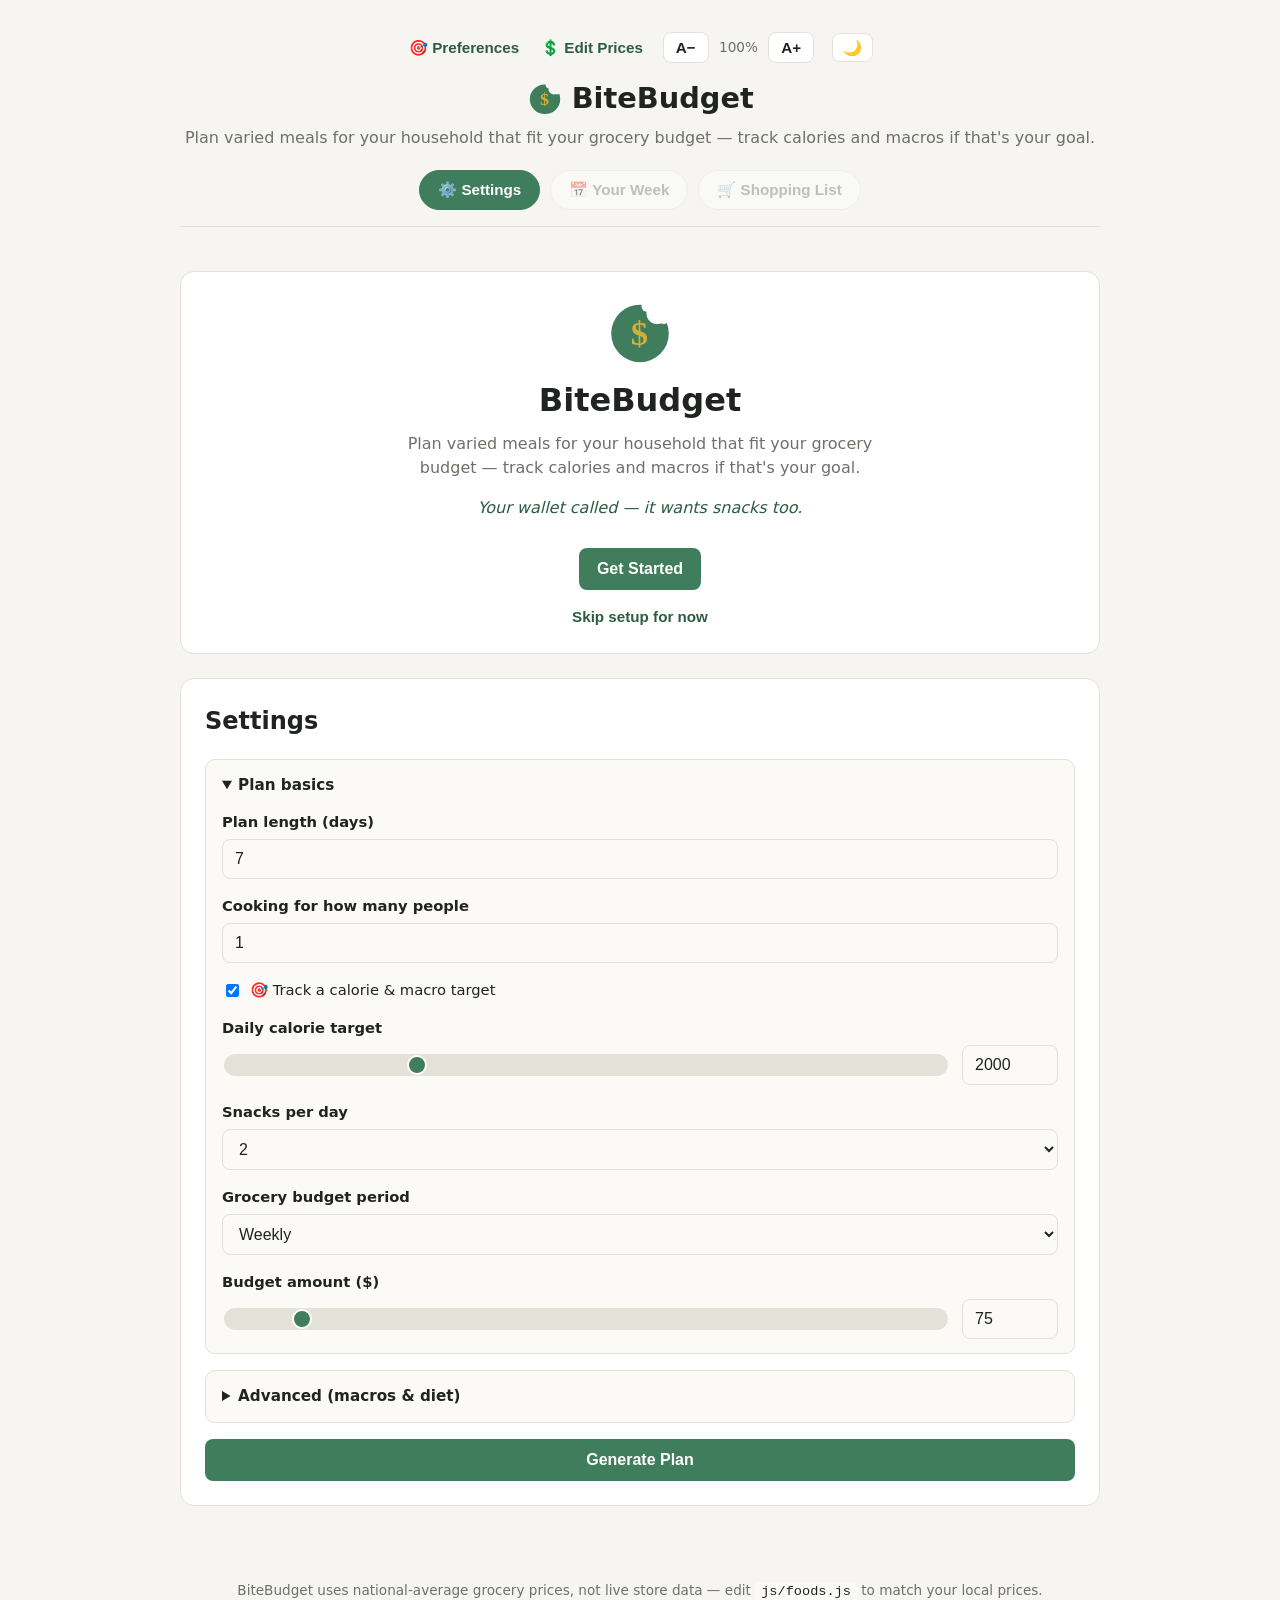
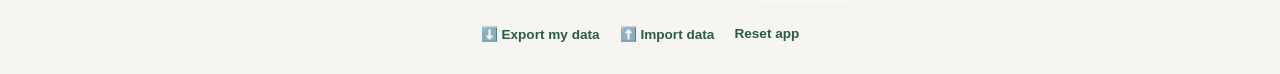
==== index.html @ 63d48b40 "Allow meal-prepping snacks, and show cooking steps on-screen Meal prep only ever covered breakfast/l" ====
<!DOCTYPE html>
<html lang="en">
<head>
<meta charset="UTF-8">
<meta name="viewport" content="width=device-width, initial-scale=1.0">
<title>BiteBudget</title>
<meta name="description" content="Plan varied meals for your household that fit your grocery budget — track calories and macros if that's your goal.">
<meta name="theme-color" content="#3f7d5c" media="(prefers-color-scheme: light)">
<meta name="theme-color" content="#1e2420" media="(prefers-color-scheme: dark)">
<link rel="manifest" href="manifest.json">
<link rel="icon" href="icons/icon.svg" type="image/svg+xml">
<link rel="icon" href="icons/favicon-32.png" sizes="32x32" type="image/png">
<link rel="apple-touch-icon" href="icons/apple-touch-icon.png">
<meta name="apple-mobile-web-app-capable" content="yes">
<meta name="apple-mobile-web-app-title" content="BiteBudget">
<link rel="stylesheet" href="css/style.css">
</head>
<body>
  <header class="app-header">
    <div class="header-toolbar">
      <button type="button" id="preferencesBtn" class="text-link-btn">🎯 Preferences</button>
      <button type="button" id="pricesBtn" class="text-link-btn">💲 Edit Prices</button>
      <div class="text-size-toggle" role="group" aria-label="Text size">
        <button type="button" id="textSizeDown" aria-label="Decrease text size">A−</button>
        <span id="textSizeLabel" class="text-size-label">100%</span>
        <button type="button" id="textSizeUp" aria-label="Increase text size">A+</button>
      </div>
      <button type="button" id="themeToggle" class="icon-toggle-btn" aria-label="Toggle dark mode">🌙</button>
    </div>
    <h1><img src="icons/icon.svg" alt="" class="logo-mark"> BiteBudget</h1>
    <p>Plan varied meals for your household that fit your grocery budget — track calories and macros if that's your goal.</p>
  </header>

  <div id="progressStrip" class="progress-strip hidden"></div>
  <div id="planNudge" class="plan-nudge hidden" role="status"></div>

  <main>
    <nav id="appNav" class="app-nav hidden" aria-label="App sections">
      <button type="button" class="app-nav-btn" data-section="settings">⚙️ Settings</button>
      <button type="button" class="app-nav-btn" data-section="week" disabled>📅 Your Week</button>
      <button type="button" class="app-nav-btn" data-section="shopping" disabled>🛒 Shopping List</button>
    </nav>

    <section id="welcomeScreen" class="panel welcome-screen">
      <img src="icons/icon.svg" alt="BiteBudget logo" class="welcome-icon">
      <h2 class="welcome-title">BiteBudget</h2>
      <p class="welcome-tagline">Plan varied meals for your household that fit your grocery budget — track calories and macros if that's your goal.</p>
      <p id="welcomeQuote" class="welcome-quote"></p>
      <button type="button" id="getStartedBtn" class="primary-btn welcome-cta">Get Started</button>
      <button type="button" id="welcomeSkip" class="text-link-btn">Skip setup for now</button>
    </section>

    <section id="onboarding" class="panel hidden">
      <h2>🍽️ What do you like to eat?</h2>
      <p class="onboarding-intro">A few quick questions — broad first, then more specific, then your all-time go-to, plus your calorie and budget targets. This only nudges variety toward your taste; it never restricts your plan, and you can change it anytime from "Preferences."</p>

      <div class="wizard-progress" id="wizardProgress">Step 1 of 5</div>

      <div class="wizard-step active" data-step="1">
        <h3>What proteins do you like?</h3>
        <p class="wizard-hint">Tap once to like 👍, tap again to say "not for me" 👎, tap a third time to clear it.</p>
        <div class="bubble-group" id="proteinBubbles">
          <button type="button" class="bubble" data-value="red_meat">🥩 Red meat</button>
          <button type="button" class="bubble" data-value="poultry">🍗 Poultry</button>
          <button type="button" class="bubble" data-value="fish">🐟 Fish &amp; seafood</button>
          <button type="button" class="bubble" data-value="egg">🥚 Eggs</button>
          <button type="button" class="bubble" data-value="plant">🌱 Plant-based</button>
          <button type="button" class="bubble" data-value="dairy">🧀 Dairy</button>
        </div>
      </div>

      <div class="wizard-step" data-step="2">
        <h3>How do you like your meals put together?</h3>
        <p class="wizard-hint">Pick up to 3 styles per meal — tap a style again to rule it out entirely, or leave it at "No preference."</p>

        <div class="wizard-slot">
          <div class="wizard-slot-label" id="styleBreakfastLabel">Breakfast</div>
          <div class="bubble-group" id="styleBreakfast" data-slot="breakfast" role="group" aria-labelledby="styleBreakfastLabel">
            <button type="button" class="bubble" data-value="eggs">🍳 Eggs &amp; savory</button>
            <button type="button" class="bubble" data-value="dairy_bowl">🥣 Yogurt/cottage cheese bowl</button>
            <button type="button" class="bubble" data-value="oats">🌾 Oats</button>
            <button type="button" class="bubble" data-value="smoothie">🥤 Smoothie</button>
            <button type="button" class="bubble" data-value="no_preference">No preference</button>
          </div>
        </div>
        <div class="wizard-slot">
          <div class="wizard-slot-label" id="styleLunchLabel">Lunch</div>
          <div class="bubble-group" id="styleLunch" data-slot="lunch" role="group" aria-labelledby="styleLunchLabel">
            <button type="button" class="bubble" data-value="bowl">🥣 Bowl</button>
            <button type="button" class="bubble" data-value="wrap_sandwich">🥪 Wrap/sandwich</button>
            <button type="button" class="bubble" data-value="stir_fry">🥘 Stir-fry</button>
            <button type="button" class="bubble" data-value="soup">🍲 Soup</button>
            <button type="button" class="bubble" data-value="salad">🥗 Salad</button>
            <button type="button" class="bubble" data-value="no_preference">No preference</button>
          </div>
        </div>
        <div class="wizard-slot">
          <div class="wizard-slot-label" id="styleDinnerLabel">Dinner</div>
          <div class="bubble-group" id="styleDinner" data-slot="dinner" role="group" aria-labelledby="styleDinnerLabel">
            <button type="button" class="bubble" data-value="bowl">🥣 Bowl</button>
            <button type="button" class="bubble" data-value="wrap_sandwich">🥪 Wrap/sandwich</button>
            <button type="button" class="bubble" data-value="stir_fry">🥘 Stir-fry</button>
            <button type="button" class="bubble" data-value="soup">🍲 Soup</button>
            <button type="button" class="bubble" data-value="salad">🥗 Salad</button>
            <button type="button" class="bubble" data-value="no_preference">No preference</button>
          </div>
        </div>
      </div>

      <div class="wizard-step" data-step="3">
        <h3>How many people are you cooking for?</h3>
        <p class="wizard-hint">Every recipe's ingredients scale to this — feeding a family of 4 gets you 4x the ingredients, not 4 separate plans.</p>
        <div class="form-row">
          <label for="obServings">Number of people</label>
          <input type="number" id="obServings" min="1" max="12" value="1">
        </div>
      </div>

      <div class="wizard-step" data-step="4">
        <h3>What's a meal you always come back to?</h3>
        <p class="wizard-hint">Your "favorite song" — pick which meal it's for, then the closest match.</p>

        <div class="wizard-slot">
          <div class="wizard-slot-label" id="signatureSlotLabel">Which meal?</div>
          <div class="bubble-group" id="signatureSlot" role="group" aria-labelledby="signatureSlotLabel">
            <button type="button" class="bubble" data-value="breakfast">Breakfast</button>
            <button type="button" class="bubble" data-value="lunch">Lunch</button>
            <button type="button" class="bubble" data-value="dinner">Dinner</button>
          </div>
        </div>
        <div class="wizard-slot">
          <div class="wizard-slot-label" id="signaturePresetLabel">Closest match</div>
          <div class="bubble-group" id="signaturePreset" role="group" aria-labelledby="signaturePresetLabel">
            <button type="button" class="bubble" data-value="eggs_meat">🍳 Eggs &amp; meat</button>
            <button type="button" class="bubble" data-value="yogurt_oats">🥣 Yogurt or oats</button>
            <button type="button" class="bubble" data-value="chicken_rice">🍗 Chicken &amp; rice</button>
            <button type="button" class="bubble" data-value="fish">🐟 Fish</button>
            <button type="button" class="bubble" data-value="plant_based">🌱 Plant-based</button>
          </div>
        </div>
        <div class="form-row">
          <label for="signatureNote">Anything else? (optional)</label>
          <input type="text" id="signatureNote" placeholder="e.g. my grandma's chicken soup" maxlength="120">
        </div>
      </div>

      <div class="wizard-step" data-step="5">
        <h3>How are you planning?</h3>
        <p class="wizard-hint">Some people want a calorie/macro target, others just want good meals within budget — both work.</p>
        <div class="bubble-group" id="obTrackCaloriesYesNo">
          <button type="button" class="bubble" data-value="no">No, just help me shop and plan</button>
          <button type="button" class="bubble selected" data-value="yes">Yes, track a calorie/macro target</button>
        </div>
        <div id="obCaloriesDetails">
          <div class="form-row">
            <label for="obCalories">How many calories per day?</label>
            <div class="slider-row">
              <input type="range" id="obCaloriesSlider" min="1000" max="5000" step="50" value="2000" aria-label="Daily calorie target">
              <input type="number" id="obCalories" min="1000" max="5000" step="50" value="2000" aria-label="Daily calorie target (typed)">
            </div>
          </div>
        </div>
      </div>

      <div class="wizard-step" data-step="6">
        <h3>What's your grocery budget?</h3>
        <p class="wizard-hint">Pick a period, then slide or type an amount.</p>
        <div class="bubble-group" id="obBudgetPeriod">
          <button type="button" class="bubble" data-value="daily">Daily</button>
          <button type="button" class="bubble selected" data-value="weekly">Weekly</button>
          <button type="button" class="bubble" data-value="monthly">Monthly</button>
        </div>
        <div class="slider-row">
          <input type="range" id="obBudgetAmountSlider" min="20" max="700" step="5" value="75" aria-label="Budget amount">
          <input type="number" id="obBudgetAmount" min="20" max="700" step="5" value="75" aria-label="Budget amount (typed)">
        </div>
      </div>

      <div class="wizard-step" data-step="7">
        <h3>Do you like to meal prep?</h3>
        <p class="wizard-hint">Batch-cook one recipe and eat it a few times instead of something new each day.</p>
        <div class="bubble-group" id="obMealPrepYesNo">
          <button type="button" class="bubble selected" data-value="no">No, keep it varied</button>
          <button type="button" class="bubble" data-value="yes">Yes, I meal prep</button>
        </div>

        <div id="obMealPrepDetails" class="hidden">
          <p class="wizard-hint">How many times a week for each meal? Leave at "No meal prep" to skip it.</p>
          <div class="wizard-slot">
            <label class="wizard-slot-label" for="obPrepBreakfast">Breakfast</label>
            <select id="obPrepBreakfast">
              <option value="0">No meal prep</option>
              <option value="2">2× this week</option>
              <option value="3">3× this week</option>
              <option value="4">4× this week</option>
              <option value="5">5× this week</option>
              <option value="6">6× this week</option>
              <option value="7">7× this week (every day)</option>
            </select>
          </div>
          <div class="wizard-slot">
            <label class="wizard-slot-label" for="obPrepLunch">Lunch</label>
            <select id="obPrepLunch">
              <option value="0">No meal prep</option>
              <option value="2">2× this week</option>
              <option value="3">3× this week</option>
              <option value="4">4× this week</option>
              <option value="5">5× this week</option>
              <option value="6">6× this week</option>
              <option value="7">7× this week (every day)</option>
            </select>
          </div>
          <div class="wizard-slot">
            <label class="wizard-slot-label" for="obPrepDinner">Dinner</label>
            <select id="obPrepDinner">
              <option value="0">No meal prep</option>
              <option value="2">2× this week</option>
              <option value="3">3× this week</option>
              <option value="4">4× this week</option>
              <option value="5">5× this week</option>
              <option value="6">6× this week</option>
              <option value="7">7× this week (every day)</option>
            </select>
          </div>
          <div class="wizard-slot">
            <label class="wizard-slot-label" for="obPrepSnack">Snack</label>
            <select id="obPrepSnack">
              <option value="0">No meal prep</option>
              <option value="2">2× this week</option>
              <option value="3">3× this week</option>
              <option value="4">4× this week</option>
              <option value="5">5× this week</option>
              <option value="6">6× this week</option>
              <option value="7">7× this week (every day)</option>
            </select>
          </div>
        </div>
      </div>

      <div class="wizard-nav">
        <button type="button" id="wizardSkip" class="text-link-btn">Skip for now</button>
        <div class="wizard-nav-buttons">
          <button type="button" id="wizardBack" class="secondary-btn hidden">Back</button>
          <button type="button" id="wizardNext" class="primary-btn">Next</button>
        </div>
      </div>
    </section>

    <section id="settingsPanel" class="panel hidden">
      <h2>Settings</h2>
      <form id="planForm">
        <details class="settings-section" open>
          <summary>Plan basics</summary>
          <div class="settings-section-body">
            <div class="form-row">
              <label for="days">Plan length (days)</label>
              <input type="number" id="days" min="1" max="14" value="7" required>
            </div>

            <div class="form-row">
              <label for="servings">Cooking for how many people</label>
              <input type="number" id="servings" min="1" max="12" value="1" required>
            </div>

            <div class="form-row checkbox-row">
              <label><input type="checkbox" id="trackCalories" checked> 🎯 Track a calorie &amp; macro target</label>
            </div>

            <div class="form-row" id="calorieTargetRow">
              <label for="calories">Daily calorie target</label>
              <div class="slider-row">
                <input type="range" id="caloriesSlider" min="1000" max="5000" step="50" value="2000" aria-label="Daily calorie target">
                <input type="number" id="calories" min="1000" max="5000" step="50" value="2000" required>
              </div>
            </div>

            <div class="form-row">
              <label for="snacks">Snacks per day</label>
              <select id="snacks">
                <option value="1">1</option>
                <option value="2" selected>2</option>
              </select>
            </div>

            <div class="form-row">
              <label for="budgetPeriod">Grocery budget period</label>
              <select id="budgetPeriod">
                <option value="daily">Daily</option>
                <option value="weekly" selected>Weekly</option>
                <option value="monthly">Monthly</option>
              </select>
            </div>

            <div class="form-row">
              <label for="budgetAmount">Budget amount ($)</label>
              <div class="slider-row">
                <input type="range" id="budgetAmountSlider" min="20" max="700" step="5" value="75" aria-label="Budget amount">
                <input type="number" id="budgetAmount" min="20" max="700" step="5" value="75" required>
              </div>
            </div>

            <div id="budgetWarning" class="warning-banner hidden" aria-live="polite"></div>
          </div>
        </details>

        <details class="settings-section">
          <summary>Advanced (macros &amp; diet)</summary>
          <div class="settings-section-body">
            <div class="form-row macro-row">
              <label>Macro split — locked to 100% total</label>
              <div class="macro-inputs">
                <div class="macro-field">
                  <span class="macro-field-label protein-label">Protein %</span>
                  <input type="number" id="macroProtein" min="0" max="100" value="30" required>
                </div>
                <div class="macro-field">
                  <span class="macro-field-label">Carbs %</span>
                  <input type="number" id="macroCarbs" min="0" max="100" value="40" required>
                </div>
                <div class="macro-field">
                  <span class="macro-field-label">Fat %</span>
                  <input type="number" id="macroFat" min="0" max="100" value="30" required>
                </div>
              </div>
              <p class="macro-hint">Carbs and fat auto-adjust so the three always total 100% — you can't go over.</p>
            </div>

            <div class="form-row checkbox-row">
              <label><input type="checkbox" id="vegetarian"> Vegetarian only</label>
            </div>
            <p class="macro-hint" style="margin-top: 12px;">🧺 Meal prep — repeat one recipe in bigger batches for whichever meals you want, instead of a new recipe most days. Also asked during onboarding ("🎯 Preferences").</p>
            <div class="wizard-slot">
              <label class="wizard-slot-label" for="prepBreakfast">Breakfast</label>
              <select id="prepBreakfast">
                <option value="0">No meal prep</option>
                <option value="2">2× this week</option>
                <option value="3">3× this week</option>
                <option value="4">4× this week</option>
                <option value="5">5× this week</option>
                <option value="6">6× this week</option>
                <option value="7">7× this week (every day)</option>
              </select>
            </div>
            <div class="wizard-slot">
              <label class="wizard-slot-label" for="prepLunch">Lunch</label>
              <select id="prepLunch">
                <option value="0">No meal prep</option>
                <option value="2">2× this week</option>
                <option value="3">3× this week</option>
                <option value="4">4× this week</option>
                <option value="5">5× this week</option>
                <option value="6">6× this week</option>
                <option value="7">7× this week (every day)</option>
              </select>
            </div>
            <div class="wizard-slot">
              <label class="wizard-slot-label" for="prepDinner">Dinner</label>
              <select id="prepDinner">
                <option value="0">No meal prep</option>
                <option value="2">2× this week</option>
                <option value="3">3× this week</option>
                <option value="4">4× this week</option>
                <option value="5">5× this week</option>
                <option value="6">6× this week</option>
                <option value="7">7× this week (every day)</option>
              </select>
            </div>
            <div class="wizard-slot">
              <label class="wizard-slot-label" for="prepSnack">Snack</label>
              <select id="prepSnack">
                <option value="0">No meal prep</option>
                <option value="2">2× this week</option>
                <option value="3">3× this week</option>
                <option value="4">4× this week</option>
                <option value="5">5× this week</option>
                <option value="6">6× this week</option>
                <option value="7">7× this week (every day)</option>
              </select>
            </div>
          </div>
        </details>

        <button type="submit" class="primary-btn">Generate Plan</button>
      </form>
    </section>

    <section id="resultsWeek" class="panel hidden">
      <div class="results-head">
        <h2>Your Plan</h2>
        <div class="results-head-buttons">
          <button type="button" id="printPrepGuideBtn" class="secondary-btn hidden">🧺 Print Prep Guide</button>
          <button type="button" id="printBookletBtn" class="secondary-btn">🖨️ Print Full Plan</button>
          <button id="regenerateBtn" class="secondary-btn">🔀 Shuffle for more variety</button>
        </div>
      </div>

      <div id="planMeta" class="meta-grid"></div>

      <div id="prepBatchesSection" class="hidden">
        <h3>🧺 This Week's Batches</h3>
        <p class="wizard-hint">Cook each of these once, then portion out for the week.</p>
        <div id="prepBatches" class="prep-batches-grid"></div>
      </div>

      <h3 id="weekOverviewHeading">📅 Week at a Glance</h3>
      <div id="weekOverview" class="week-overview-wrap"></div>

      <div id="dayTabs" class="day-tabs"></div>
      <div id="dayViews"></div>
    </section>

    <section id="resultsShopping" class="panel hidden">
      <div class="shopping-head">
        <h2>Weekly Shopping List</h2>
        <button type="button" id="pantryBtn" class="secondary-btn">🥫 Pantry</button>
        <button type="button" id="printListBtn" class="secondary-btn">🖨️ Print Shopping List</button>
      </div>
      <div id="shoppingList"></div>
    </section>
  </main>

  <dialog id="recipeModal" class="recipe-modal">
    <div class="recipe-page">
      <button type="button" id="recipeCloseBtn" class="recipe-close" aria-label="Close recipe">✕</button>
      <div class="recipe-header">
        <div class="recipe-slot" id="recipeSlot"></div>
        <h2 class="recipe-title" id="recipeTitle"></h2>
        <div class="recipe-macros" id="recipeMacros"></div>
        <div class="recipe-verdict-actions">
          <button type="button" id="recipeFavoriteBtn" class="recipe-favorite-btn">🤍 Favorite this recipe</button>
          <button type="button" id="recipeDislikeBtn" class="recipe-dislike-btn">👎 Not for me?</button>
        </div>
      </div>
      <div class="recipe-body">
        <div class="recipe-ingredients">
          <div id="nutritionLabel"></div>
          <h3>Ingredients</h3>
          <ul id="recipeIngredients"></ul>
        </div>
        <div class="recipe-instructions">
          <h3>Instructions</h3>
          <ol id="recipeInstructions"></ol>
        </div>
      </div>
    </div>
  </dialog>

  <dialog id="customMealDialog" class="achievements-dialog custom-meal-dialog">
    <div class="achievements-page">
      <button type="button" id="customMealCloseBtn" class="recipe-close" aria-label="Close">✕</button>
      <h2 id="customMealTitle">Add your own meal</h2>
      <div id="myMealsList" class="my-meals-list hidden"></div>
      <form id="customMealForm">
        <div class="form-row">
          <label for="customMealName">Meal name</label>
          <input type="text" id="customMealName" placeholder="e.g. Chipotle bowl">
        </div>
        <div class="macro-inputs">
          <div class="macro-field">
            <span class="macro-field-label">Protein (g)</span>
            <input type="number" id="customMealProtein" min="0" value="0">
          </div>
          <div class="macro-field">
            <span class="macro-field-label">Carbs (g)</span>
            <input type="number" id="customMealCarbs" min="0" value="0">
          </div>
          <div class="macro-field">
            <span class="macro-field-label">Fat (g)</span>
            <input type="number" id="customMealFat" min="0" value="0">
          </div>
        </div>
        <p id="customMealCalories" class="macro-hint">0 kcal</p>
        <div class="form-row">
          <label for="customMealCost">Cost ($, optional)</label>
          <input type="number" id="customMealCost" min="0" step="0.01" value="0">
        </div>
        <div class="form-row checkbox-row">
          <label><input type="checkbox" id="customMealSave"> 💾 Save this meal so I can reuse it later</label>
        </div>
        <div class="form-row checkbox-row">
          <label><input type="checkbox" id="customMealOpen"> Leave this open — I'll fill it in later</label>
        </div>
        <button type="submit" class="primary-btn">Save</button>
      </form>
    </div>
  </dialog>

  <dialog id="pricesDialog" class="achievements-dialog prices-dialog">
    <div class="achievements-page">
      <button type="button" id="pricesCloseBtn" class="recipe-close" aria-label="Close">✕</button>
      <h2>💲 Edit Prices</h2>
      <p class="wizard-hint">Prices are U.S. national averages. Enter what you actually pay per 100g to make your budget estimates accurate.</p>
      <form id="pricesForm">
        <div id="pricesList"></div>
        <div class="prices-dialog-actions">
          <button type="button" id="pricesResetBtn" class="secondary-btn">Reset all to defaults</button>
          <button type="submit" class="primary-btn">Save</button>
        </div>
      </form>
    </div>
  </dialog>

  <dialog id="achievementsDialog" class="achievements-dialog">
    <div class="achievements-page">
      <button type="button" id="achievementsCloseBtn" class="recipe-close" aria-label="Close achievements">✕</button>
      <h2>🏅 Achievements</h2>
      <div id="achievementsGrid" class="badge-grid"></div>
    </div>
  </dialog>

  <dialog id="historyDialog" class="achievements-dialog">
    <div class="achievements-page">
      <button type="button" id="historyCloseBtn" class="recipe-close" aria-label="Close spending history">✕</button>
      <h2>📊 Spending History</h2>
      <div id="historySummary" class="history-summary"></div>
      <div id="historyList" class="history-list"></div>
    </div>
  </dialog>

  <dialog id="pantryDialog" class="achievements-dialog">
    <div class="achievements-page">
      <button type="button" id="pantryCloseBtn" class="recipe-close" aria-label="Close pantry">✕</button>
      <h2>🥫 Pantry</h2>
      <p class="wizard-hint">What you've already got on hand — the shopping list subtracts this from what it tells you to buy. Nothing here changes on its own; add or remove items as you actually use them up.</p>
      <div id="pantrySuggested"></div>
      <div id="pantryItems" class="pantry-list"></div>
      <button type="button" id="pantryClearBtn" class="text-link-btn">Clear pantry</button>
    </div>
  </dialog>

  <div id="printBooklet" class="print-booklet"></div>
  <div id="printPrepGuide" class="print-booklet"></div>

  <footer>
    <p>BiteBudget uses national-average grocery prices, not live store data — edit <code>js/foods.js</code> to match your local prices.</p>
    <div class="footer-actions">
      <button type="button" id="exportDataBtn" class="text-link-btn">⬇️ Export my data</button>
      <button type="button" id="importDataBtn" class="text-link-btn">⬆️ Import data</button>
      <input type="file" id="importDataInput" accept="application/json" class="hidden">
      <button type="button" id="resetAppBtn" class="text-link-btn">Reset app</button>
    </div>
  </footer>

  <script src="js/foods.js"></script>
  <script src="js/meals.js"></script>
  <script src="js/planner.js"></script>
  <script src="js/app.js"></script>
  <script>
    if ("serviceWorker" in navigator) {
      window.addEventListener("load", () => {
        navigator.serviceWorker.register("sw.js").catch(() => {});
      });
    }
  </script>
</body>
</html>
---- css/style.css ----
:root {
  --bg: #f6f5f1;
  --panel: #ffffff;
  --panel-alt: #fbfaf6;
  --hover-bg: #eef1ec;
  --ink: #1f2420;
  --muted: #6b7268;
  --muted-soft: #b0b5ad;
  --accent: #3f7d5c;
  --accent-dark: #2c5c42;
  --good: #2c7a4b;
  --bad: #b3441e;
  --border: #e4e1d8;
  --warning-bg: #fdf1e6;
  --warning-border: #edc9a0;
  --warning-text: #8a4a12;
  --radius: 14px;
  color-scheme: light;
  font-family: "Segoe UI", system-ui, -apple-system, Helvetica, Arial, sans-serif;
}

@media (prefers-color-scheme: dark) {
  :root:not([data-theme="light"]) {
    --bg: #141815;
    --panel: #1e2420;
    --panel-alt: #262d27;
    --hover-bg: #2f3730;
    --ink: #eef1ec;
    --muted: #9aa39b;
    --muted-soft: #6f776f;
    --accent: #4f9c73;
    --accent-dark: #3a7a58;
    --good: #4caf7d;
    --bad: #e2794f;
    --border: #333b34;
    --warning-bg: #3a2d18;
    --warning-border: #5c4526;
    --warning-text: #e8b978;
    color-scheme: dark;
  }
}

:root[data-theme="dark"] {
  --bg: #141815;
  --panel: #1e2420;
  --panel-alt: #262d27;
  --hover-bg: #2f3730;
  --ink: #eef1ec;
  --muted: #9aa39b;
  --muted-soft: #6f776f;
  --accent: #4f9c73;
  --accent-dark: #3a7a58;
  --good: #4caf7d;
  --bad: #e2794f;
  --border: #333b34;
  --warning-bg: #3a2d18;
  --warning-border: #5c4526;
  --warning-text: #e8b978;
  color-scheme: dark;
}

* { box-sizing: border-box; }

body {
  margin: 0;
  background: var(--bg);
  color: var(--ink);
  line-height: 1.5;
}

.app-header {
  padding: 32px 24px 20px;
  text-align: center;
}
.app-header h1 { margin: 0 0 6px; font-size: 1.8rem; display: flex; align-items: center; justify-content: center; gap: 8px; }
.logo-mark { width: 1.3em; height: 1.3em; flex: 0 0 auto; }
.app-header p { margin: 0; color: var(--muted); }

/* ---------- Progress strip ---------- */
.progress-strip {
  max-width: 960px;
  margin: 0 auto 20px;
  padding: 12px 20px;
  display: flex;
  align-items: center;
  justify-content: center;
  gap: 28px;
  flex-wrap: wrap;
  background: var(--panel);
  border: 1px solid var(--border);
  border-radius: var(--radius);
}
.progress-stat { display: flex; flex-direction: column; align-items: center; line-height: 1.2; }
.progress-stat-value { font-size: 1.3rem; font-weight: 800; color: var(--accent-dark); }
.progress-stat-label { font-size: 0.72rem; text-transform: uppercase; letter-spacing: 0.05em; color: var(--muted); }

/* ---------- Plan-next-week nudge ---------- */
.plan-nudge {
  max-width: 960px;
  margin: 0 auto 20px;
  padding: 12px 16px;
  display: flex;
  align-items: center;
  justify-content: center;
  gap: 14px;
  flex-wrap: wrap;
  text-align: center;
  background: var(--panel-alt);
  border: 1px solid var(--accent);
  border-radius: var(--radius);
  font-size: 0.9rem;
}
.plan-nudge-actions { display: flex; align-items: center; gap: 10px; flex-shrink: 0; }

/* ---------- Achievements dialog ---------- */
.achievements-dialog {
  border: none;
  border-radius: 14px;
  padding: 0;
  max-width: 640px;
  width: 92vw;
  max-height: 85vh;
  box-shadow: 0 24px 64px rgba(0, 0, 0, 0.4);
}
.achievements-dialog::backdrop { background: rgba(15, 15, 10, 0.65); }
.achievements-page {
  background: var(--panel);
  color: var(--ink);
  padding: 32px 28px;
  max-height: 85vh;
  overflow-y: auto;
  position: relative;
}
.achievements-page h2 { margin: 0 0 20px; text-align: center; }
.custom-meal-dialog { max-width: 440px; }
.custom-meal-dialog #customMealForm { display: flex; flex-direction: column; gap: 14px; }
.custom-meal-dialog .primary-btn { width: 100%; }
.prices-dialog { max-width: 540px; }
.prices-dialog .achievements-page h2 { margin-bottom: 6px; }
.prices-dialog .wizard-hint { margin-top: 0; margin-bottom: 18px; }
.price-group { margin-bottom: 18px; }
.price-group h4 { margin: 0 0 8px; font-size: 0.8rem; text-transform: uppercase; letter-spacing: 0.03em; color: var(--muted); }
.price-row {
  display: flex;
  align-items: center;
  justify-content: space-between;
  gap: 10px;
  padding: 7px 0;
  border-bottom: 1px solid var(--border);
}
.price-row:last-child { border-bottom: none; }
.price-row-info { display: flex; flex-direction: column; }
.price-row-name { font-weight: 600; font-size: 0.9rem; }
.price-row-default { font-size: 0.76rem; color: var(--muted); }
.price-row-input-wrap { display: flex; align-items: center; gap: 4px; flex-shrink: 0; }
.price-row-input-wrap span { color: var(--muted); font-size: 0.85rem; }
.price-row input {
  width: 80px;
  text-align: right;
  padding: 8px 10px;
  border: 1px solid var(--border);
  border-radius: 8px;
  font-size: 0.95rem;
  background: var(--panel-alt);
  color: var(--ink);
}
.prices-dialog-actions { display: flex; gap: 10px; margin-top: 18px; }
.prices-dialog-actions .primary-btn { flex: 1; }
.my-meals-list {
  border: 1px solid var(--border);
  border-radius: 10px;
  padding: 10px 12px;
  margin-bottom: 16px;
  background: var(--panel-alt);
}
.my-meals-label { font-size: 0.78rem; font-weight: 700; text-transform: uppercase; letter-spacing: 0.03em; color: var(--muted); margin-bottom: 6px; }
.my-meal-row { display: flex; align-items: center; gap: 6px; }
.my-meal-row + .my-meal-row { margin-top: 4px; }
.my-meal-pick {
  flex: 1;
  text-align: left;
  border: 1px solid transparent;
  background: transparent;
  color: var(--ink);
  padding: 5px 6px;
  border-radius: 6px;
  cursor: pointer;
  font-size: 0.88rem;
}
.my-meal-pick:hover { background: var(--hover-bg); }
.my-meal-remove {
  border: none;
  background: transparent;
  color: var(--muted);
  cursor: pointer;
  font-size: 0.8rem;
  padding: 4px 6px;
  border-radius: 6px;
}
.my-meal-remove:hover { background: var(--hover-bg); color: var(--bad); }
.badge-grid { display: grid; grid-template-columns: repeat(auto-fill, minmax(140px, 1fr)); gap: 14px; }
.badge-card {
  border: 1px solid var(--border);
  border-radius: 12px;
  padding: 16px 12px;
  text-align: center;
  background: var(--panel-alt);
}
.badge-card.locked { opacity: 0.5; }
.badge-icon { font-size: 1.8rem; margin-bottom: 6px; }
.badge-name { font-weight: 700; font-size: 0.88rem; margin-bottom: 4px; }
.badge-desc { font-size: 0.76rem; color: var(--muted); }

/* ---------- Spending history ---------- */
.history-summary {
  display: flex;
  justify-content: center;
  gap: 24px;
  flex-wrap: wrap;
  margin-bottom: 20px;
  padding-bottom: 16px;
  border-bottom: 1px solid var(--border);
}
.history-list { display: flex; flex-direction: column; gap: 10px; }
.history-row { display: grid; grid-template-columns: 56px 1fr 84px; align-items: center; gap: 12px; font-size: 0.85rem; }
.history-date { display: flex; flex-direction: column; font-weight: 600; line-height: 1.2; }
.history-days { font-size: 0.7rem; color: var(--muted); font-weight: 400; }
.history-bar-track {
  position: relative;
  height: 16px;
  background: var(--panel-alt);
  border: 1px solid var(--border);
  border-radius: 4px;
}
.history-bar-cost { position: absolute; left: 0; top: 0; bottom: 0; border-radius: 3px; }
.history-bar-cost.good { background: var(--good); }
.history-bar-cost.bad { background: var(--bad); }
.history-budget-marker { position: absolute; top: -3px; bottom: -3px; width: 2px; background: var(--ink); opacity: 0.55; }
.history-amount { text-align: right; font-weight: 700; }
.history-amount.good { color: var(--good); }
.history-amount.bad { color: var(--bad); }
.history-empty { text-align: center; color: var(--muted); padding: 24px 0; }

/* ---------- Pantry ---------- */
.pantry-section-label { font-size: 0.8rem; text-transform: uppercase; letter-spacing: 0.03em; color: var(--muted); margin: 16px 0 8px; }
.pantry-section-label:first-child { margin-top: 0; }
.pantry-suggested-list { display: flex; flex-direction: column; gap: 8px; margin-bottom: 8px; }
.pantry-suggested-row {
  display: flex;
  align-items: center;
  justify-content: space-between;
  gap: 10px;
  padding: 8px 10px;
  background: var(--panel-alt);
  border: 1px solid var(--border);
  border-radius: 8px;
  font-size: 0.88rem;
}
.pantry-add-btn {
  border: 1px solid var(--accent);
  background: var(--panel);
  color: var(--accent-dark);
  border-radius: 8px;
  padding: 4px 10px;
  font-size: 0.82rem;
  font-weight: 600;
  cursor: pointer;
  flex-shrink: 0;
}
.pantry-add-btn:hover { background: var(--hover-bg); }
.pantry-list { margin-bottom: 12px; }
.pantry-row {
  display: flex;
  align-items: center;
  gap: 8px;
  padding: 7px 0;
  border-bottom: 1px solid var(--border);
  font-size: 0.9rem;
}
.pantry-row-name { flex: 1; }
.pantry-row-hint { color: var(--muted); font-size: 0.78rem; }
.pantry-row-input {
  width: 64px;
  text-align: right;
  padding: 5px 6px;
  border: 1px solid var(--border);
  border-radius: 6px;
  background: var(--panel-alt);
  color: var(--ink);
}
.pantry-remove-btn { border: none; background: transparent; color: var(--muted); cursor: pointer; font-size: 0.85rem; padding: 4px 6px; border-radius: 6px; }
.pantry-remove-btn:hover { background: var(--hover-bg); color: var(--bad); }
.pantry-empty { text-align: center; color: var(--muted); padding: 16px 0; }

.header-toolbar {
  display: flex;
  align-items: center;
  justify-content: center;
  gap: 18px;
  flex-wrap: wrap;
  margin-bottom: 14px;
}

.text-size-toggle {
  display: flex;
  align-items: center;
  justify-content: center;
  gap: 8px;
}
.text-size-toggle button {
  border: 1px solid var(--border);
  background: var(--panel);
  color: var(--ink);
  border-radius: 8px;
  padding: 6px 12px;
  font-weight: 700;
  font-size: 0.95rem;
  cursor: pointer;
}
.text-size-toggle button:hover { background: var(--hover-bg); }
.text-size-label { color: var(--muted); font-size: 0.85rem; min-width: 3.2em; text-align: center; }

.icon-toggle-btn {
  border: 1px solid var(--border);
  background: var(--panel);
  border-radius: 8px;
  padding: 6px 10px;
  font-size: 0.95rem;
  cursor: pointer;
  line-height: 1;
}
.icon-toggle-btn:hover { background: var(--hover-bg); }

.text-link-btn {
  border: none;
  background: none;
  color: var(--accent-dark);
  font-weight: 600;
  font-size: 0.95rem;
  cursor: pointer;
  padding: 4px 2px;
}
.text-link-btn:hover { text-decoration: underline; }

/* ---------- Welcome screen ---------- */
.welcome-screen {
  text-align: center;
  padding: 56px 24px;
  display: flex;
  flex-direction: column;
  align-items: center;
  gap: 8px;
}
.welcome-icon { width: 72px; height: 72px; }
.welcome-title { margin: 4px 0 0; font-size: 2rem; }
.welcome-tagline { color: var(--muted); margin: 0 0 8px; max-width: 32em; }
.welcome-quote {
  font-style: italic;
  color: var(--accent-dark);
  min-height: 1.4em;
  margin: 0 0 20px;
  max-width: 30em;
  transition: opacity 0.3s ease;
}
.welcome-quote.fade-out { opacity: 0; }
.welcome-cta { padding: 14px 32px; font-size: 1.05rem; margin-bottom: 6px; }

/* ---------- Onboarding wizard ---------- */
.onboarding-intro { color: var(--muted); margin-top: -6px; }
.wizard-progress { font-size: 0.8rem; font-weight: 700; text-transform: uppercase; letter-spacing: 0.04em; color: var(--accent-dark); margin-bottom: 16px; }
.wizard-step { display: none; }
.wizard-step.active { display: block; }
.wizard-step h3 { margin-bottom: 2px; }
.wizard-hint { color: var(--muted); font-size: 0.88rem; margin-top: 0; }

.wizard-slot { margin-top: 18px; }
.wizard-slot-label { display: block; font-weight: 700; font-size: 0.9rem; margin-bottom: 8px; }
.wizard-slot select {
  width: 100%;
  padding: 10px 12px;
  border: 1px solid var(--border);
  border-radius: 8px;
  font-size: 1rem;
  background: var(--panel-alt);
  color: var(--ink);
}

.bubble-group { display: flex; flex-wrap: wrap; gap: 8px; }
.bubble {
  border: 1px solid var(--border);
  background: var(--panel-alt);
  color: var(--ink);
  border-radius: 20px;
  padding: 9px 16px;
  font-size: 0.92rem;
  font-weight: 600;
  cursor: pointer;
}
.bubble:hover { background: var(--hover-bg); }
.bubble.selected { background: var(--accent); color: white; border-color: var(--accent); }
.bubble.disliked { background: var(--bad); color: white; border-color: var(--bad); }
.bubble.excluded { background: var(--bad); color: white; border-color: var(--bad); text-decoration: line-through; }

.wizard-nav {
  display: flex;
  align-items: center;
  justify-content: space-between;
  margin-top: 26px;
  padding-top: 18px;
  border-top: 1px solid var(--border);
}
.wizard-nav-buttons { display: flex; gap: 10px; }

/* ---------- Slider + number controls ---------- */
.slider-row { display: flex; align-items: center; gap: 12px; }
.slider-row input[type="number"] { width: 6em; flex: 0 0 auto; }
.slider-row input[type="range"] {
  flex: 1;
  height: 6px;
  border-radius: 999px;
  background: var(--border);
  appearance: none;
  -webkit-appearance: none;
  cursor: pointer;
}
.slider-row input[type="range"]::-webkit-slider-thumb {
  -webkit-appearance: none;
  width: 20px;
  height: 20px;
  border-radius: 50%;
  background: var(--accent);
  border: 2px solid white;
  box-shadow: 0 0 0 1px var(--border);
  cursor: pointer;
}
.slider-row input[type="range"]::-moz-range-thumb {
  width: 20px;
  height: 20px;
  border-radius: 50%;
  background: var(--accent);
  border: 2px solid white;
  box-shadow: 0 0 0 1px var(--border);
  cursor: pointer;
}
.slider-row input[type="range"]::-moz-range-track {
  height: 6px;
  border-radius: 999px;
  background: var(--border);
}

/* ---------- Warning banner ---------- */
.warning-banner {
  background: var(--warning-bg);
  border: 1px solid var(--warning-border);
  color: var(--warning-text);
  border-radius: 10px;
  padding: 10px 14px;
  font-size: 0.88rem;
  line-height: 1.4;
}
.budget-suggestion { font-size: 0.8rem; color: var(--bad); margin-top: 4px; }

main {
  max-width: 960px;
  margin: 0 auto;
  padding: 0 20px 60px;
  display: flex;
  flex-direction: column;
  gap: 24px;
}

.panel {
  background: var(--panel);
  border: 1px solid var(--border);
  border-radius: var(--radius);
  padding: 24px;
}
.panel h2 { margin-top: 0; }
.hidden { display: none; }
.print-booklet { display: none; }

form { display: flex; flex-direction: column; gap: 16px; }

.settings-section {
  border: 1px solid var(--border);
  border-radius: 10px;
  padding: 14px 16px;
  background: var(--panel-alt);
}
.settings-section summary {
  cursor: pointer;
  font-weight: 700;
  font-size: 0.95rem;
  color: var(--ink);
}
.settings-section summary:hover { color: var(--accent-dark); }
.settings-section[open] summary { margin-bottom: 14px; }
.settings-section-body { display: flex; flex-direction: column; gap: 16px; }

.form-row { display: flex; flex-direction: column; gap: 6px; }
.form-row label { font-weight: 600; font-size: 0.92rem; }
.form-row input, .form-row select {
  padding: 10px 12px;
  border: 1px solid var(--border);
  border-radius: 8px;
  font-size: 1rem;
  background: var(--panel-alt);
  color: var(--ink);
}
.macro-inputs { display: flex; gap: 10px; }
.macro-field { flex: 1; min-width: 0; display: flex; flex-direction: column; gap: 4px; }
.macro-field-label { font-size: 0.8rem; font-weight: 600; color: var(--ink); }
.macro-field-label.protein-label { color: var(--muted-soft); font-weight: 500; }
.macro-inputs input { flex: 1; min-width: 0; width: 100%; }
.macro-hint { margin: 4px 0 0; font-size: 0.8rem; color: var(--muted); }
.checkbox-row { flex-direction: row; align-items: center; gap: 8px; }
.checkbox-row label { display: flex; align-items: center; gap: 8px; font-weight: 500; }

.primary-btn, .secondary-btn {
  border: none;
  border-radius: 8px;
  padding: 12px 18px;
  font-size: 1rem;
  font-weight: 600;
  cursor: pointer;
}
.primary-btn { background: var(--accent); color: white; }
.primary-btn:hover { background: var(--accent-dark); }
.secondary-btn { background: var(--hover-bg); color: var(--accent-dark); }
.secondary-btn:hover { background: var(--border); }

.results-head { display: flex; align-items: center; justify-content: space-between; flex-wrap: wrap; gap: 10px; }
.results-head-buttons { display: flex; flex-wrap: wrap; gap: 10px; }

/* ---------- Week-at-a-glance grid ---------- */
.week-overview-wrap { overflow-x: auto; margin: 4px 0 18px; border: 1px solid var(--border); border-radius: 10px; }
.week-overview-grid {
  display: grid;
  grid-template-columns: 72px repeat(var(--week-cols), minmax(110px, 1fr));
  min-width: max-content;
}
.week-overview-row { display: contents; }
.week-overview-header > div {
  font-size: 0.72rem;
  text-transform: uppercase;
  letter-spacing: 0.03em;
  color: var(--muted);
  padding: 8px 10px;
  border-bottom: 1px solid var(--border);
  background: var(--panel-alt);
}
.week-overview-daylabel {
  border: none;
  border-bottom: 1px solid var(--border);
  border-right: 1px solid var(--border);
  background: var(--panel-alt);
  color: var(--ink);
  font-weight: 700;
  font-size: 0.85rem;
  cursor: pointer;
  padding: 8px 10px;
  text-align: left;
}
.week-overview-cell {
  border: none;
  border-bottom: 1px solid var(--border);
  background: var(--panel);
  color: var(--ink);
  text-align: left;
  cursor: pointer;
  padding: 8px 10px;
  font-size: 0.82rem;
  overflow: hidden;
  text-overflow: ellipsis;
  white-space: nowrap;
}
.week-overview-cell:hover, .week-overview-daylabel:hover { background: var(--hover-bg); }

.meta-grid, .day-summary {
  display: grid;
  grid-template-columns: repeat(auto-fit, minmax(160px, 1fr));
  gap: 12px;
  margin: 18px 0;
}
.meta-item, .day-summary-item {
  background: var(--panel-alt);
  border: 1px solid var(--border);
  border-radius: 10px;
  padding: 12px 14px;
}
.label { font-size: 0.78rem; text-transform: uppercase; letter-spacing: 0.03em; color: var(--muted); }
.value { font-size: 1.05rem; font-weight: 700; margin-top: 4px; }
.muted { font-weight: 400; color: var(--muted); font-size: 0.85rem; }
.good .value, .good strong { color: var(--good); }
.bad .value, .bad strong { color: var(--bad); }

.day-tabs { display: flex; flex-wrap: wrap; gap: 8px; margin-bottom: 12px; }
.day-tab {
  border: 1px solid var(--border);
  background: var(--panel-alt);
  padding: 8px 14px;
  border-radius: 20px;
  cursor: pointer;
  font-weight: 600;
  color: var(--muted);
}
.day-tab.active { background: var(--accent); color: white; border-color: var(--accent); }

.app-nav {
  display: flex;
  flex-wrap: wrap;
  gap: 10px;
  justify-content: center;
  padding-bottom: 16px;
  margin-bottom: 20px;
  border-bottom: 1px solid var(--border);
}
.app-nav-btn {
  border: 1px solid var(--border);
  background: var(--panel);
  padding: 10px 18px;
  border-radius: 20px;
  cursor: pointer;
  font-weight: 700;
  font-size: 0.95rem;
  color: var(--muted);
}
.app-nav-btn:hover:not(:disabled) { background: var(--hover-bg); }
.app-nav-btn.active { background: var(--accent); color: white; border-color: var(--accent); }
.app-nav-btn:disabled { opacity: 0.4; cursor: not-allowed; }

.day-view { display: none; }
.day-view.active { display: block; }

.prep-batches-grid { display: grid; grid-template-columns: repeat(auto-fit, minmax(260px, 1fr)); gap: 14px; margin-bottom: 24px; }
.prep-batch-card { border: 1px solid var(--border); border-radius: 12px; padding: 14px; background: var(--panel-alt); }
.prep-batch-head { display: flex; align-items: flex-start; justify-content: space-between; gap: 10px; }
.prep-batch-slot { font-size: 0.75rem; text-transform: uppercase; color: var(--muted); letter-spacing: 0.03em; }
.prep-batch-name { font-weight: 700; margin: 2px 0 6px; }
.prep-batch-shuffle-btn {
  border: 1px solid var(--border);
  background: var(--panel);
  border-radius: 8px;
  padding: 4px 8px;
  font-size: 0.9rem;
  cursor: pointer;
  line-height: 1;
  flex-shrink: 0;
}
.prep-batch-shuffle-btn:hover { background: var(--hover-bg); }
.prep-batch-servings { font-size: 0.85rem; color: var(--accent-dark); font-weight: 600; margin-bottom: 8px; }
.prep-batch-items { font-size: 0.85rem; color: var(--muted); margin: 0 0 10px; padding-left: 18px; }
.prep-batch-instructions { margin-bottom: 10px; font-size: 0.85rem; }
.prep-batch-instructions summary { cursor: pointer; font-weight: 700; color: var(--ink); }
.prep-batch-instructions summary:hover { color: var(--accent-dark); }
.prep-batch-instructions[open] summary { margin-bottom: 8px; }
.prep-batch-instructions ol { margin: 0; padding-left: 20px; color: var(--muted); }
.prep-batch-instructions li + li { margin-top: 4px; }
.prep-batch-note { font-size: 0.8rem; color: var(--muted); margin: 0; border-top: 1px solid var(--border); padding-top: 8px; }
.meal-grid { display: grid; grid-template-columns: repeat(auto-fit, minmax(260px, 1fr)); gap: 14px; }
.meal-card {
  border: 1px solid var(--border);
  border-radius: 12px;
  padding: 14px;
  background: var(--panel-alt);
}
.meal-head { display: flex; align-items: flex-start; gap: 10px; }
.meal-icon { font-size: 1.4rem; }
.meal-title { flex: 1 1 auto; min-width: 0; }
.meal-slot { font-size: 0.75rem; text-transform: uppercase; color: var(--muted); letter-spacing: 0.03em; }
.meal-name { font-weight: 700; }
/* Buttons + price move as one unit that never shrinks below its own
   content — the title above is what gives way (wrapping its text) so this
   group can never get pushed past the card's edge, however long the name. */
.meal-head-actions { display: flex; align-items: center; gap: 6px; flex-wrap: wrap; justify-content: flex-end; flex-shrink: 0; }
.meal-cost { font-weight: 700; color: var(--accent-dark); }
.meal-swap-btn, .favorite-btn, .dislike-btn, .custom-meal-btn {
  border: 1px solid var(--border);
  background: var(--panel);
  border-radius: 8px;
  padding: 4px 8px;
  font-size: 0.9rem;
  cursor: pointer;
  line-height: 1;
}
.meal-swap-btn:hover, .favorite-btn:hover, .dislike-btn:hover, .custom-meal-btn:hover { background: var(--hover-bg); }
.favorite-btn.active { border-color: var(--bad); }
.dislike-btn.active { background: var(--bad); border-color: var(--bad); filter: grayscale(0.4); }
.meal-macros { display: flex; gap: 12px; margin: 10px 0; font-size: 0.85rem; color: var(--muted); flex-wrap: wrap; }
.custom-meal-card { border-left: 3px solid var(--accent); }
.pending-meal-card { border-style: dashed; background: transparent; }
.pending-meal-note { color: var(--muted); font-size: 0.85rem; margin: 10px 0; }
.pending-meal-card .custom-meal-btn { width: 100%; text-align: center; }
.recipe-btn {
  border: 1px solid var(--border);
  background: var(--panel);
  color: var(--accent-dark);
  border-radius: 8px;
  padding: 8px 12px;
  font-weight: 600;
  font-size: 0.85rem;
  cursor: pointer;
  width: 100%;
}
.recipe-btn:hover { background: var(--hover-bg); }

/* ---------- Recipe modal: styled like an open cookbook page ---------- */
.recipe-modal {
  border: none;
  border-radius: 14px;
  padding: 0;
  max-width: 680px;
  width: 92vw;
  max-height: 88vh;
  box-shadow: 0 24px 64px rgba(0, 0, 0, 0.4);
}
.recipe-modal::backdrop {
  background: rgba(15, 15, 10, 0.65);
}
.recipe-page {
  background: #fdf8ee;
  color: #2b241a;
  font-family: Georgia, "Times New Roman", serif;
  padding: 40px 36px 32px;
  max-height: 88vh;
  overflow-y: auto;
  position: relative;
}
.recipe-close {
  position: absolute;
  top: 14px;
  right: 14px;
  border: none;
  background: rgba(0, 0, 0, 0.07);
  color: #2b241a;
  width: 32px;
  height: 32px;
  border-radius: 50%;
  cursor: pointer;
  font-size: 0.95rem;
  line-height: 1;
}
.recipe-close:hover { background: rgba(0, 0, 0, 0.14); }
/* Theme-aware dialogs (achievements, custom meal) sit on --panel, not the
   recipe modal's fixed parchment background, so their close button needs
   theme tokens instead — otherwise it's near-invisible in dark mode. */
.achievements-page .recipe-close { background: var(--hover-bg); color: var(--ink); }
.achievements-page .recipe-close:hover { background: var(--border); }
.recipe-header { text-align: center; margin-bottom: 26px; padding-bottom: 20px; border-bottom: 3px double #cabf9e; }
.recipe-slot {
  font-family: "Segoe UI", system-ui, sans-serif;
  text-transform: uppercase;
  letter-spacing: 0.14em;
  font-size: 0.72rem;
  color: #8a7a52;
  margin-bottom: 8px;
}
.recipe-title { font-size: 1.7rem; margin: 0 0 10px; }
.recipe-macros { font-family: "Segoe UI", system-ui, sans-serif; font-size: 0.82rem; color: #6b5f45; margin-bottom: 14px; }
.recipe-verdict-actions { display: flex; gap: 8px; flex-wrap: wrap; }
.recipe-favorite-btn, .recipe-dislike-btn {
  font-family: "Segoe UI", system-ui, sans-serif;
  border: 1px solid #cabf9e;
  background: #fdf8ee;
  color: #6b5f45;
  border-radius: 20px;
  padding: 6px 16px;
  font-size: 0.82rem;
  font-weight: 600;
  cursor: pointer;
}
.recipe-favorite-btn:hover, .recipe-dislike-btn:hover { background: #f3ead4; }
.recipe-favorite-btn.active { border-color: #b3441e; color: #8a3212; }
.recipe-dislike-btn.active { border-color: #5c5648; background: #5c5648; color: #fdf8ee; }

/* ---------- FDA-style nutrition label: deliberately monochrome ---------- */
.nutrition-label {
  font-family: "Helvetica Neue", Arial, sans-serif;
  border: 3px solid #000;
  padding: 10px 12px 8px;
  margin-bottom: 20px;
  color: #000;
  background: #fff;
}
.nutrition-title { font-size: 1.3rem; font-weight: 800; }
.nutrition-rule { background: #000; margin: 4px 0; }
.nutrition-rule.thick { height: 6px; }
.nutrition-rule.medium { height: 3px; }
.nutrition-rule.thin { height: 1px; }
.nutrition-calories { display: flex; justify-content: space-between; align-items: baseline; font-weight: 800; }
.nutrition-calories span:first-child { font-size: 0.9rem; }
.nutrition-calories span:last-child { font-size: 1.6rem; }
.nutrition-dv-header { text-align: right; font-size: 0.72rem; font-weight: 700; padding: 2px 0; }
.nutrition-row { display: flex; justify-content: space-between; font-size: 0.85rem; padding: 3px 0; }
.nutrition-footnote { font-size: 0.68rem; margin-top: 6px; line-height: 1.4; }

.recipe-body { display: grid; grid-template-columns: 1fr 1fr; gap: 36px; }
.recipe-body h3 {
  font-family: "Segoe UI", system-ui, sans-serif;
  text-transform: uppercase;
  letter-spacing: 0.1em;
  font-size: 0.78rem;
  color: #8a7a52;
  margin: 0 0 12px;
  padding-bottom: 6px;
  border-bottom: 1px solid #e0d5b8;
}
.recipe-instructions { border-left: 1px solid #e0d5b8; padding-left: 32px; }
.recipe-ingredients ul { list-style: none; margin: 0; padding: 0; }
.recipe-ingredients li { padding: 7px 0; border-bottom: 1px dotted #e0d5b8; }
.recipe-instructions ol { margin: 0; padding-left: 20px; }
.recipe-instructions li { padding: 6px 0; line-height: 1.65; }

@media (max-width: 640px) {
  .recipe-body { grid-template-columns: 1fr; gap: 22px; }
  .recipe-instructions { border-left: none; padding-left: 0; border-top: 1px solid #e0d5b8; padding-top: 20px; }
}

.shopping-head { display: flex; align-items: center; justify-content: space-between; flex-wrap: wrap; gap: 10px; }
.shopping-head h2 { margin: 0; }

.shopping-group { margin-top: 16px; }
.shopping-group:first-child { margin-top: 10px; }
.shopping-group h4 {
  margin: 0 0 6px;
  font-size: 0.78rem;
  text-transform: uppercase;
  letter-spacing: 0.04em;
  color: var(--muted);
}
.shopping-items { list-style: none; margin: 0; padding: 0; }
.shopping-item { border-bottom: 1px solid var(--border); }
.shopping-item label {
  display: flex;
  align-items: center;
  gap: 10px;
  padding: 9px 4px;
  cursor: pointer;
}
.shopping-item input[type="checkbox"] { width: 18px; height: 18px; flex: 0 0 auto; cursor: pointer; }
.shopping-item-name { flex: 1; }
.shopping-item-qty { color: var(--muted); font-size: 0.85rem; }
.shopping-item-cost { font-weight: 600; min-width: 4em; text-align: right; }
.shopping-item.checked .shopping-item-name { text-decoration: line-through; color: var(--muted); }
.shopping-item.checked .shopping-item-qty, .shopping-item.checked .shopping-item-cost { opacity: 0.6; }
.shopping-item-pantry-note { display: block; font-size: 0.74rem; color: var(--accent-dark); font-weight: 400; }
.shopping-item-have { color: var(--good); font-weight: 600; font-size: 0.85rem; }
.shopping-item.have-enough .shopping-item-name { color: var(--muted); }

.shopping-total {
  display: flex;
  align-items: center;
  justify-content: space-between;
  margin-top: 16px;
  padding-top: 12px;
  border-top: 2px solid var(--border);
  font-size: 1.05rem;
}

footer { text-align: center; color: var(--muted); font-size: 0.85rem; padding-bottom: 30px; }
footer code { background: var(--panel-alt); color: var(--ink); padding: 2px 6px; border-radius: 4px; }
footer .text-link-btn { display: inline-block; margin-top: 6px; font-size: 0.85rem; }
.footer-actions { display: flex; justify-content: center; gap: 16px; flex-wrap: wrap; }

@media print {
  /* Printed output is always light, regardless of on-screen dark mode. */
  :root {
    --bg: #f6f5f1;
    --panel: #ffffff;
    --panel-alt: #fbfaf6;
    --ink: #1f2420;
    --muted: #6b7268;
    --border: #e4e1d8;
  }
  body.print-shopping-list .app-header,
  body.print-shopping-list #progressStrip,
  body.print-shopping-list #appNav,
  body.print-shopping-list .panel:not(#resultsShopping),
  body.print-shopping-list #printListBtn,
  body.print-shopping-list footer {
    display: none !important;
  }
  body.print-shopping-list #resultsShopping {
    border: none;
    padding: 0;
  }

  /* Full meal-plan booklet is a separate document from the app UI, so
     hiding every other top-level element is simpler than the selective
     hiding print-shopping-list needs (it stays inside #resultsShopping). */
  .print-booklet { display: none; }
  body.print-full-plan > *:not(#printBooklet) { display: none !important; }
  body.print-full-plan .print-booklet {
    display: block;
    font-family: Georgia, "Times New Roman", serif;
    color: #1f2420;
    max-width: 700px;
    margin: 0 auto;
  }
  .booklet-header { text-align: center; margin-bottom: 24px; }
  .booklet-header h1 { margin-bottom: 6px; }
  .booklet-header p { color: #6b7268; font-family: Arial, sans-serif; font-size: 0.9rem; }
  .booklet-day { page-break-before: always; }
  .booklet-day:first-child { page-break-before: avoid; }
  .booklet-day h2 { border-bottom: 3px double #cabf9e; padding-bottom: 8px; }
  .booklet-meal { page-break-inside: avoid; margin: 0 0 26px; }
  .booklet-meal h3 { margin-bottom: 4px; text-transform: capitalize; }
  .booklet-meal-macros { font-family: Arial, sans-serif; font-size: 0.82rem; color: #6b7268; margin: 0 0 10px; }
  .booklet-meal-body { display: grid; grid-template-columns: 1fr 1fr; gap: 24px; font-size: 0.92rem; }
  .booklet-meal-body ul, .booklet-meal-body ol { margin: 4px 0 0; padding-left: 20px; }

  /* Prep guide is its own separate print document, same pattern as the
     full-plan booklet above. */
  body.print-prep-guide > *:not(#printPrepGuide) { display: none !important; }
  body.print-prep-guide .print-booklet {
    display: block;
    font-family: Georgia, "Times New Roman", serif;
    color: #1f2420;
    max-width: 700px;
    margin: 0 auto;
  }
}
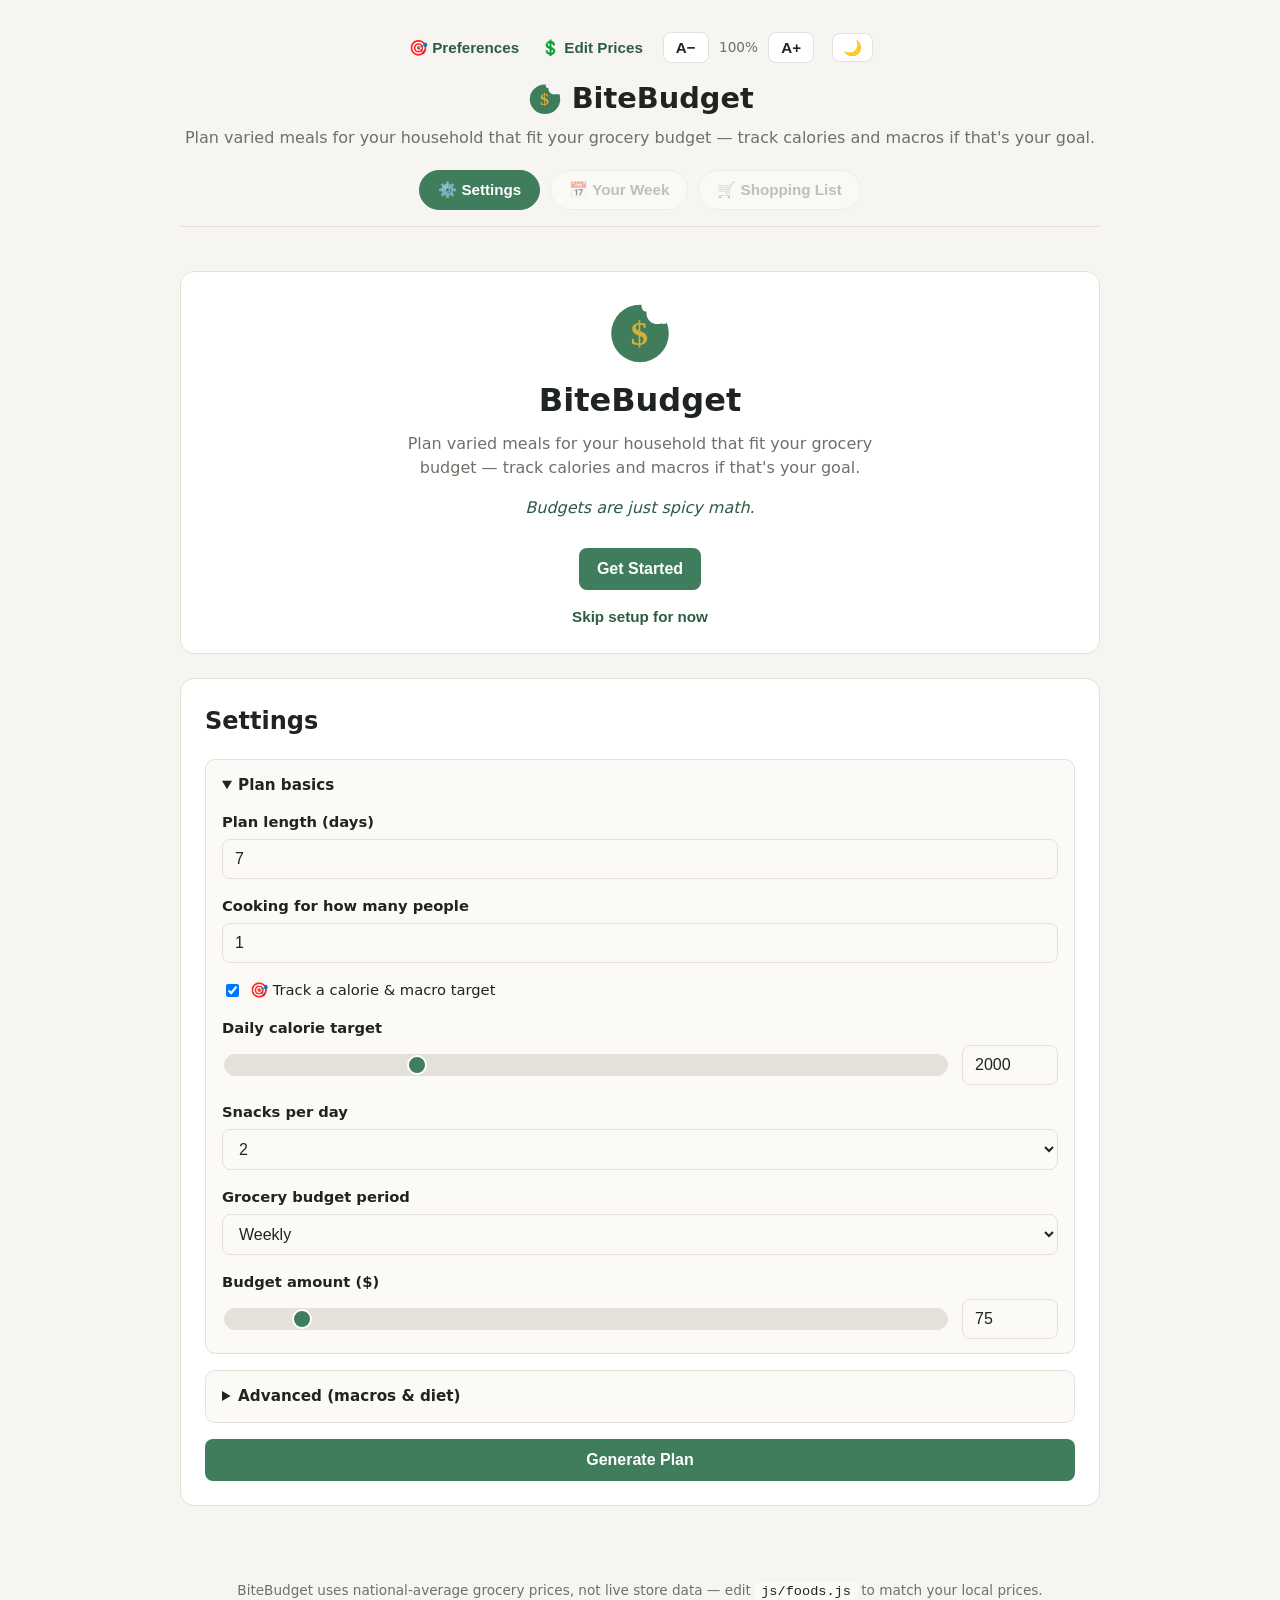
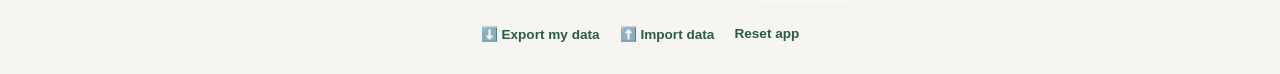
==== commit b05abf4f: "Add appliance-aware recipe filtering (blender, slow cooker) Inspired by a competitor's illustrated "" ====
--- a/index.html
+++ b/index.html
@@ -108,6 +108,15 @@
       </div>
 
       <div class="wizard-step" data-step="3">
+        <h3>What do you have to cook with?</h3>
+        <p class="wizard-hint">Everything here is assumed available by default — tap something off if you don't have it, and recipes that need it are left out of your plan.</p>
+        <div class="bubble-group" id="applianceBubbles">
+          <button type="button" class="bubble selected" data-value="blender">🌀 Blender</button>
+          <button type="button" class="bubble selected" data-value="slow_cooker">🐢 Slow Cooker</button>
+        </div>
+      </div>
+
+      <div class="wizard-step" data-step="4">
         <h3>How many people are you cooking for?</h3>
         <p class="wizard-hint">Every recipe's ingredients scale to this — feeding a family of 4 gets you 4x the ingredients, not 4 separate plans.</p>
         <div class="form-row">
@@ -116,7 +125,7 @@
         </div>
       </div>
 
-      <div class="wizard-step" data-step="4">
+      <div class="wizard-step" data-step="5">
         <h3>What's a meal you always come back to?</h3>
         <p class="wizard-hint">Your "favorite song" — pick which meal it's for, then the closest match.</p>
 
@@ -144,7 +153,7 @@
         </div>
       </div>
 
-      <div class="wizard-step" data-step="5">
+      <div class="wizard-step" data-step="6">
         <h3>How are you planning?</h3>
         <p class="wizard-hint">Some people want a calorie/macro target, others just want good meals within budget — both work.</p>
         <div class="bubble-group" id="obTrackCaloriesYesNo">
@@ -162,7 +171,7 @@
         </div>
       </div>
 
-      <div class="wizard-step" data-step="6">
+      <div class="wizard-step" data-step="7">
         <h3>What's your grocery budget?</h3>
         <p class="wizard-hint">Pick a period, then slide or type an amount.</p>
         <div class="bubble-group" id="obBudgetPeriod">
@@ -176,7 +185,7 @@
         </div>
       </div>
 
-      <div class="wizard-step" data-step="7">
+      <div class="wizard-step" data-step="8">
         <h3>Do you like to meal prep?</h3>
         <p class="wizard-hint">Batch-cook one recipe and eat it a few times instead of something new each day.</p>
         <div class="bubble-group" id="obMealPrepYesNo">
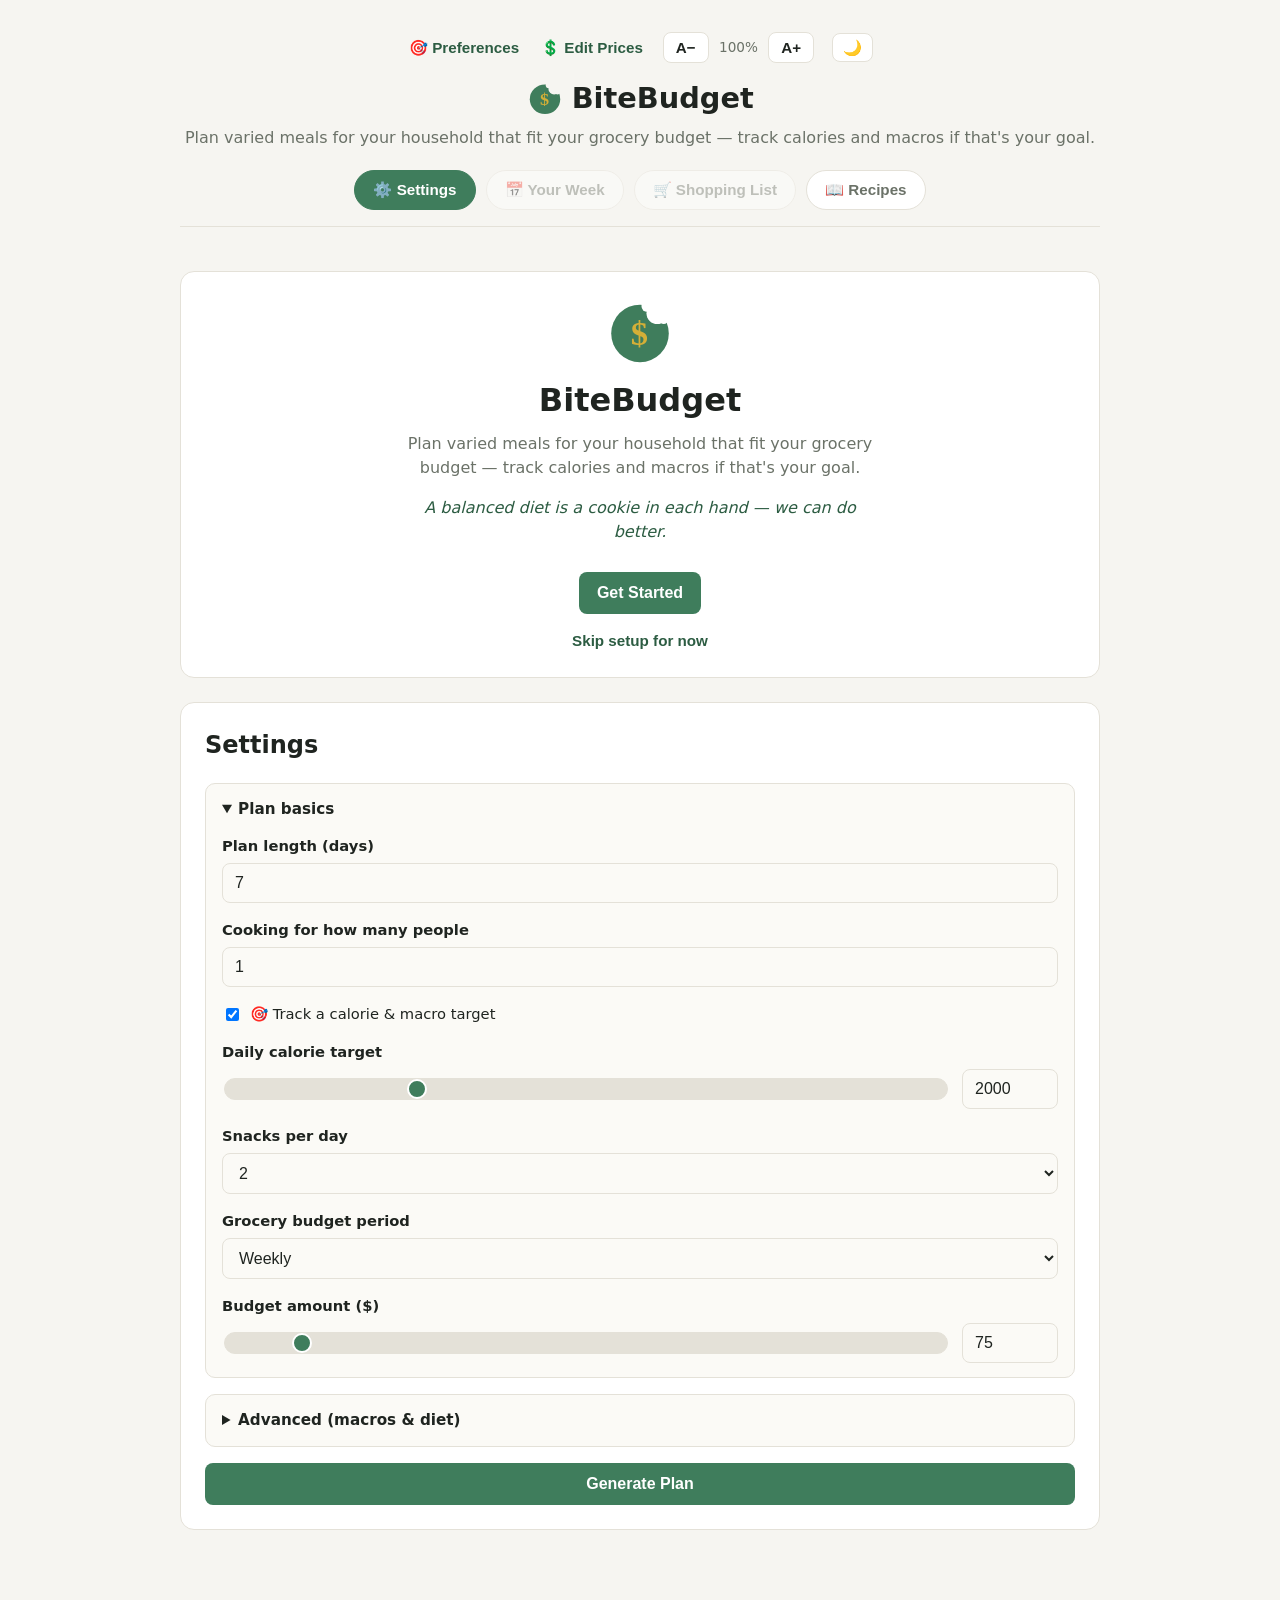
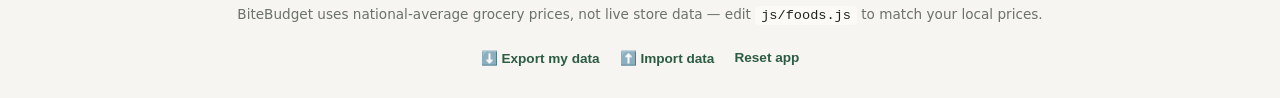
==== commit f197cb95: "Add a Recipe Book — browse all recipes without generating a plan Every recipe only ever surfaced if " ====
--- a/index.html
+++ b/index.html
@@ -39,6 +39,7 @@
       <button type="button" class="app-nav-btn" data-section="settings">⚙️ Settings</button>
       <button type="button" class="app-nav-btn" data-section="week" disabled>📅 Your Week</button>
       <button type="button" class="app-nav-btn" data-section="shopping" disabled>🛒 Shopping List</button>
+      <button type="button" class="app-nav-btn" data-section="recipes">📖 Recipes</button>
     </nav>
 
     <section id="welcomeScreen" class="panel welcome-screen">
@@ -426,6 +427,46 @@
       </div>
       <div id="shoppingList"></div>
     </section>
+
+    <section id="resultsRecipes" class="panel hidden">
+      <div class="shopping-head">
+        <h2>📖 Recipe Book</h2>
+      </div>
+      <p class="wizard-hint">Every recipe in BiteBudget, browsable on its own — favorite or rule out anything here and it carries into your next plan, no need to wait for it to show up first.</p>
+
+      <div class="form-row">
+        <label for="recipeSearch">Search</label>
+        <input type="search" id="recipeSearch" placeholder="e.g. chicken, bowl, salmon...">
+      </div>
+      <div class="wizard-slot">
+        <div class="wizard-slot-label" id="recipeSlotFilterLabel">Meal</div>
+        <div class="bubble-group" id="recipeSlotFilter" role="group" aria-labelledby="recipeSlotFilterLabel">
+          <button type="button" class="bubble selected" data-value="all">All</button>
+          <button type="button" class="bubble" data-value="breakfast">🌅 Breakfast</button>
+          <button type="button" class="bubble" data-value="lunch">🥗 Lunch</button>
+          <button type="button" class="bubble" data-value="dinner">🍽️ Dinner</button>
+          <button type="button" class="bubble" data-value="snack">🍎 Snack</button>
+        </div>
+      </div>
+      <div class="wizard-slot">
+        <div class="wizard-slot-label" id="recipeProteinFilterLabel">Protein</div>
+        <div class="bubble-group" id="recipeProteinFilter" role="group" aria-labelledby="recipeProteinFilterLabel">
+          <button type="button" class="bubble selected" data-value="all">All</button>
+          <button type="button" class="bubble" data-value="poultry">🍗 Poultry</button>
+          <button type="button" class="bubble" data-value="red_meat">🥩 Red meat</button>
+          <button type="button" class="bubble" data-value="fish">🐟 Fish</button>
+          <button type="button" class="bubble" data-value="plant">🌱 Plant</button>
+          <button type="button" class="bubble" data-value="egg">🥚 Egg</button>
+          <button type="button" class="bubble" data-value="dairy">🧀 Dairy</button>
+        </div>
+      </div>
+      <div class="form-row checkbox-row">
+        <label><input type="checkbox" id="recipeVegOnly"> Vegetarian only</label>
+      </div>
+
+      <p id="recipeBookCount" class="wizard-hint"></p>
+      <div id="recipeBookList" class="recipe-book-grid"></div>
+    </section>
   </main>
 
   <dialog id="recipeModal" class="recipe-modal">
--- a/css/style.css
+++ b/css/style.css
@@ -691,7 +691,7 @@
 .pending-meal-card { border-style: dashed; background: transparent; }
 .pending-meal-note { color: var(--muted); font-size: 0.85rem; margin: 10px 0; }
 .pending-meal-card .custom-meal-btn { width: 100%; text-align: center; }
-.recipe-btn {
+.recipe-btn, .recipe-book-view-btn {
   border: 1px solid var(--border);
   background: var(--panel);
   color: var(--accent-dark);
@@ -702,7 +702,8 @@
   cursor: pointer;
   width: 100%;
 }
-.recipe-btn:hover { background: var(--hover-bg); }
+.recipe-btn:hover, .recipe-book-view-btn:hover { background: var(--hover-bg); }
+.recipe-book-grid { display: grid; grid-template-columns: repeat(auto-fit, minmax(260px, 1fr)); gap: 14px; margin-top: 14px; }
 
 /* ---------- Recipe modal: styled like an open cookbook page ---------- */
 .recipe-modal {
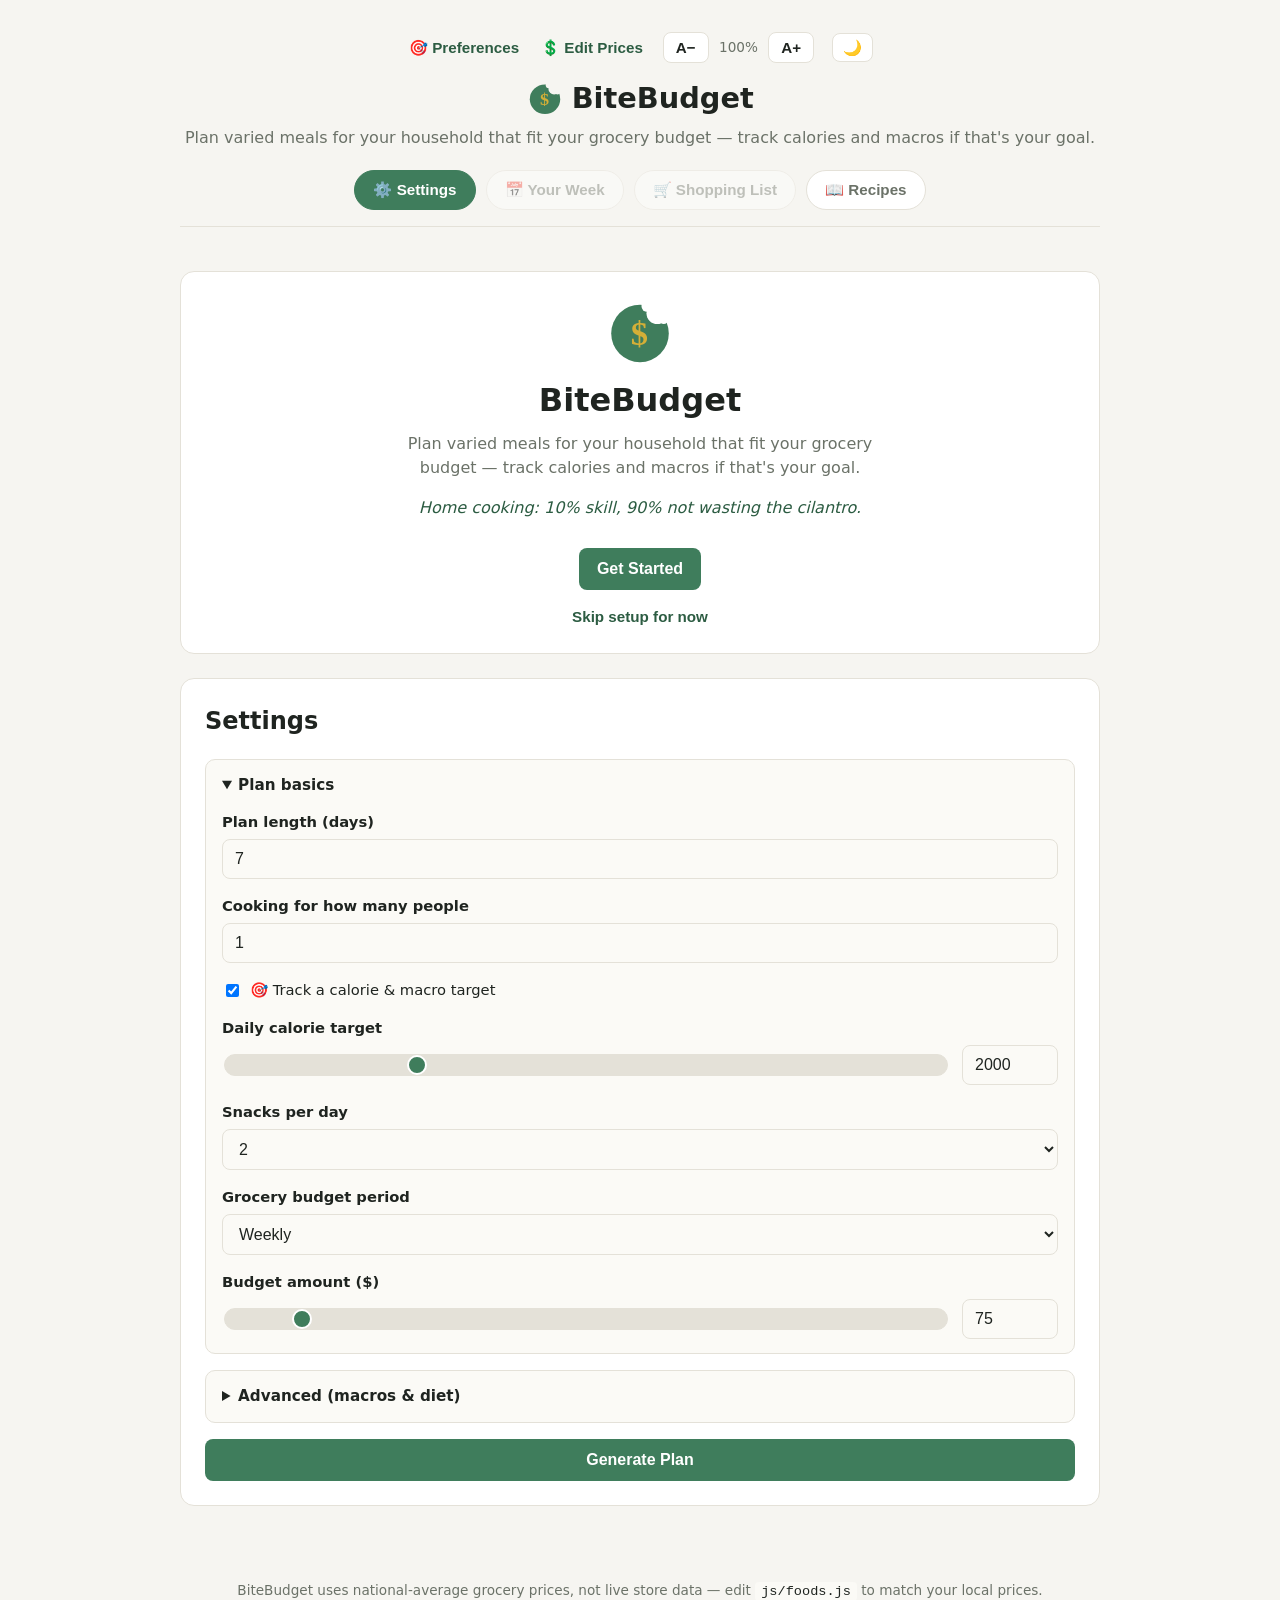
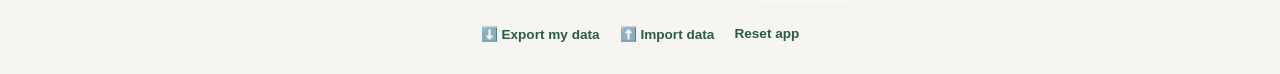
==== commit 55bc7978: "Trim onboarding from 8 steps to 4 Merge appliances into the taste step and household size into the b" ====
--- a/index.html
+++ b/index.html
@@ -52,10 +52,10 @@
     </section>
 
     <section id="onboarding" class="panel hidden">
-      <h2>🍽️ What do you like to eat?</h2>
-      <p class="onboarding-intro">A few quick questions — broad first, then more specific, then your all-time go-to, plus your calorie and budget targets. This only nudges variety toward your taste; it never restricts your plan, and you can change it anytime from "Preferences."</p>
-
-      <div class="wizard-progress" id="wizardProgress">Step 1 of 5</div>
+      <h2>🍽️ A few quick questions</h2>
+      <p class="onboarding-intro">Broad first, then more specific. This only nudges variety toward your taste; it never restricts your plan, and you can change any of it anytime from "Preferences" (or Settings, for the rest).</p>
+
+      <div class="wizard-progress" id="wizardProgress">Step 1 of 4</div>
 
       <div class="wizard-step active" data-step="1">
         <h3>What proteins do you like?</h3>
@@ -68,6 +68,15 @@
           <button type="button" class="bubble" data-value="plant">🌱 Plant-based</button>
           <button type="button" class="bubble" data-value="dairy">🧀 Dairy</button>
         </div>
+
+        <div class="wizard-slot">
+          <div class="wizard-slot-label" id="applianceBubblesLabel">What do you have to cook with?</div>
+          <p class="wizard-hint">Assumed available by default — tap something off if you don't have it.</p>
+          <div class="bubble-group" id="applianceBubbles" role="group" aria-labelledby="applianceBubblesLabel">
+            <button type="button" class="bubble selected" data-value="blender">🌀 Blender</button>
+            <button type="button" class="bubble selected" data-value="slow_cooker">🐢 Slow Cooker</button>
+          </div>
+        </div>
       </div>
 
       <div class="wizard-step" data-step="2">
@@ -109,52 +118,28 @@
       </div>
 
       <div class="wizard-step" data-step="3">
-        <h3>What do you have to cook with?</h3>
-        <p class="wizard-hint">Everything here is assumed available by default — tap something off if you don't have it, and recipes that need it are left out of your plan.</p>
-        <div class="bubble-group" id="applianceBubbles">
-          <button type="button" class="bubble selected" data-value="blender">🌀 Blender</button>
-          <button type="button" class="bubble selected" data-value="slow_cooker">🐢 Slow Cooker</button>
-        </div>
-      </div>
-
-      <div class="wizard-step" data-step="4">
-        <h3>How many people are you cooking for?</h3>
-        <p class="wizard-hint">Every recipe's ingredients scale to this — feeding a family of 4 gets you 4x the ingredients, not 4 separate plans.</p>
+        <h3>How many people, and what's your budget?</h3>
+        <p class="wizard-hint">Every recipe's ingredients scale to your household size — a family of 4 gets 4x the ingredients, not 4 separate plans.</p>
         <div class="form-row">
           <label for="obServings">Number of people</label>
           <input type="number" id="obServings" min="1" max="12" value="1">
         </div>
-      </div>
-
-      <div class="wizard-step" data-step="5">
-        <h3>What's a meal you always come back to?</h3>
-        <p class="wizard-hint">Your "favorite song" — pick which meal it's for, then the closest match.</p>
-
         <div class="wizard-slot">
-          <div class="wizard-slot-label" id="signatureSlotLabel">Which meal?</div>
-          <div class="bubble-group" id="signatureSlot" role="group" aria-labelledby="signatureSlotLabel">
-            <button type="button" class="bubble" data-value="breakfast">Breakfast</button>
-            <button type="button" class="bubble" data-value="lunch">Lunch</button>
-            <button type="button" class="bubble" data-value="dinner">Dinner</button>
-          </div>
-        </div>
-        <div class="wizard-slot">
-          <div class="wizard-slot-label" id="signaturePresetLabel">Closest match</div>
-          <div class="bubble-group" id="signaturePreset" role="group" aria-labelledby="signaturePresetLabel">
-            <button type="button" class="bubble" data-value="eggs_meat">🍳 Eggs &amp; meat</button>
-            <button type="button" class="bubble" data-value="yogurt_oats">🥣 Yogurt or oats</button>
-            <button type="button" class="bubble" data-value="chicken_rice">🍗 Chicken &amp; rice</button>
-            <button type="button" class="bubble" data-value="fish">🐟 Fish</button>
-            <button type="button" class="bubble" data-value="plant_based">🌱 Plant-based</button>
-          </div>
-        </div>
-        <div class="form-row">
-          <label for="signatureNote">Anything else? (optional)</label>
-          <input type="text" id="signatureNote" placeholder="e.g. my grandma's chicken soup" maxlength="120">
-        </div>
-      </div>
-
-      <div class="wizard-step" data-step="6">
+          <div class="wizard-slot-label" id="obBudgetPeriodLabel">Grocery budget</div>
+          <p class="wizard-hint">Pick a period, then slide or type an amount.</p>
+          <div class="bubble-group" id="obBudgetPeriod" role="group" aria-labelledby="obBudgetPeriodLabel">
+            <button type="button" class="bubble" data-value="daily">Daily</button>
+            <button type="button" class="bubble selected" data-value="weekly">Weekly</button>
+            <button type="button" class="bubble" data-value="monthly">Monthly</button>
+          </div>
+          <div class="slider-row">
+            <input type="range" id="obBudgetAmountSlider" min="20" max="700" step="5" value="75" aria-label="Budget amount">
+            <input type="number" id="obBudgetAmount" min="20" max="700" step="5" value="75" aria-label="Budget amount (typed)">
+          </div>
+        </div>
+      </div>
+
+      <div class="wizard-step" data-step="4">
         <h3>How are you planning?</h3>
         <p class="wizard-hint">Some people want a calorie/macro target, others just want good meals within budget — both work.</p>
         <div class="bubble-group" id="obTrackCaloriesYesNo">
@@ -168,81 +153,6 @@
               <input type="range" id="obCaloriesSlider" min="1000" max="5000" step="50" value="2000" aria-label="Daily calorie target">
               <input type="number" id="obCalories" min="1000" max="5000" step="50" value="2000" aria-label="Daily calorie target (typed)">
             </div>
-          </div>
-        </div>
-      </div>
-
-      <div class="wizard-step" data-step="7">
-        <h3>What's your grocery budget?</h3>
-        <p class="wizard-hint">Pick a period, then slide or type an amount.</p>
-        <div class="bubble-group" id="obBudgetPeriod">
-          <button type="button" class="bubble" data-value="daily">Daily</button>
-          <button type="button" class="bubble selected" data-value="weekly">Weekly</button>
-          <button type="button" class="bubble" data-value="monthly">Monthly</button>
-        </div>
-        <div class="slider-row">
-          <input type="range" id="obBudgetAmountSlider" min="20" max="700" step="5" value="75" aria-label="Budget amount">
-          <input type="number" id="obBudgetAmount" min="20" max="700" step="5" value="75" aria-label="Budget amount (typed)">
-        </div>
-      </div>
-
-      <div class="wizard-step" data-step="8">
-        <h3>Do you like to meal prep?</h3>
-        <p class="wizard-hint">Batch-cook one recipe and eat it a few times instead of something new each day.</p>
-        <div class="bubble-group" id="obMealPrepYesNo">
-          <button type="button" class="bubble selected" data-value="no">No, keep it varied</button>
-          <button type="button" class="bubble" data-value="yes">Yes, I meal prep</button>
-        </div>
-
-        <div id="obMealPrepDetails" class="hidden">
-          <p class="wizard-hint">How many times a week for each meal? Leave at "No meal prep" to skip it.</p>
-          <div class="wizard-slot">
-            <label class="wizard-slot-label" for="obPrepBreakfast">Breakfast</label>
-            <select id="obPrepBreakfast">
-              <option value="0">No meal prep</option>
-              <option value="2">2× this week</option>
-              <option value="3">3× this week</option>
-              <option value="4">4× this week</option>
-              <option value="5">5× this week</option>
-              <option value="6">6× this week</option>
-              <option value="7">7× this week (every day)</option>
-            </select>
-          </div>
-          <div class="wizard-slot">
-            <label class="wizard-slot-label" for="obPrepLunch">Lunch</label>
-            <select id="obPrepLunch">
-              <option value="0">No meal prep</option>
-              <option value="2">2× this week</option>
-              <option value="3">3× this week</option>
-              <option value="4">4× this week</option>
-              <option value="5">5× this week</option>
-              <option value="6">6× this week</option>
-              <option value="7">7× this week (every day)</option>
-            </select>
-          </div>
-          <div class="wizard-slot">
-            <label class="wizard-slot-label" for="obPrepDinner">Dinner</label>
-            <select id="obPrepDinner">
-              <option value="0">No meal prep</option>
-              <option value="2">2× this week</option>
-              <option value="3">3× this week</option>
-              <option value="4">4× this week</option>
-              <option value="5">5× this week</option>
-              <option value="6">6× this week</option>
-              <option value="7">7× this week (every day)</option>
-            </select>
-          </div>
-          <div class="wizard-slot">
-            <label class="wizard-slot-label" for="obPrepSnack">Snack</label>
-            <select id="obPrepSnack">
-              <option value="0">No meal prep</option>
-              <option value="2">2× this week</option>
-              <option value="3">3× this week</option>
-              <option value="4">4× this week</option>
-              <option value="5">5× this week</option>
-              <option value="6">6× this week</option>
-              <option value="7">7× this week (every day)</option>
-            </select>
           </div>
         </div>
       </div>
@@ -338,7 +248,32 @@
             <div class="form-row checkbox-row">
               <label><input type="checkbox" id="vegetarian"> Vegetarian only</label>
             </div>
-            <p class="macro-hint" style="margin-top: 12px;">🧺 Meal prep — repeat one recipe in bigger batches for whichever meals you want, instead of a new recipe most days. Also asked during onboarding ("🎯 Preferences").</p>
+
+            <p class="macro-hint" style="margin-top: 12px;">🍽️ Signature meal — a meal you always come back to. Nudges variety toward it; never restricts your plan.</p>
+            <div class="wizard-slot">
+              <div class="wizard-slot-label" id="signatureSlotLabel">Which meal?</div>
+              <div class="bubble-group" id="signatureSlot" role="group" aria-labelledby="signatureSlotLabel">
+                <button type="button" class="bubble" data-value="breakfast">Breakfast</button>
+                <button type="button" class="bubble" data-value="lunch">Lunch</button>
+                <button type="button" class="bubble" data-value="dinner">Dinner</button>
+              </div>
+            </div>
+            <div class="wizard-slot">
+              <div class="wizard-slot-label" id="signaturePresetLabel">Closest match</div>
+              <div class="bubble-group" id="signaturePreset" role="group" aria-labelledby="signaturePresetLabel">
+                <button type="button" class="bubble" data-value="eggs_meat">🍳 Eggs &amp; meat</button>
+                <button type="button" class="bubble" data-value="yogurt_oats">🥣 Yogurt or oats</button>
+                <button type="button" class="bubble" data-value="chicken_rice">🍗 Chicken &amp; rice</button>
+                <button type="button" class="bubble" data-value="fish">🐟 Fish</button>
+                <button type="button" class="bubble" data-value="plant_based">🌱 Plant-based</button>
+              </div>
+            </div>
+            <div class="form-row">
+              <label for="signatureNote">Anything else? (optional)</label>
+              <input type="text" id="signatureNote" placeholder="e.g. my grandma's chicken soup" maxlength="120">
+            </div>
+
+            <p class="macro-hint" style="margin-top: 12px;">🧺 Meal prep — repeat one recipe in bigger batches for whichever meals you want, instead of a new recipe most days.</p>
             <div class="wizard-slot">
               <label class="wizard-slot-label" for="prepBreakfast">Breakfast</label>
               <select id="prepBreakfast">
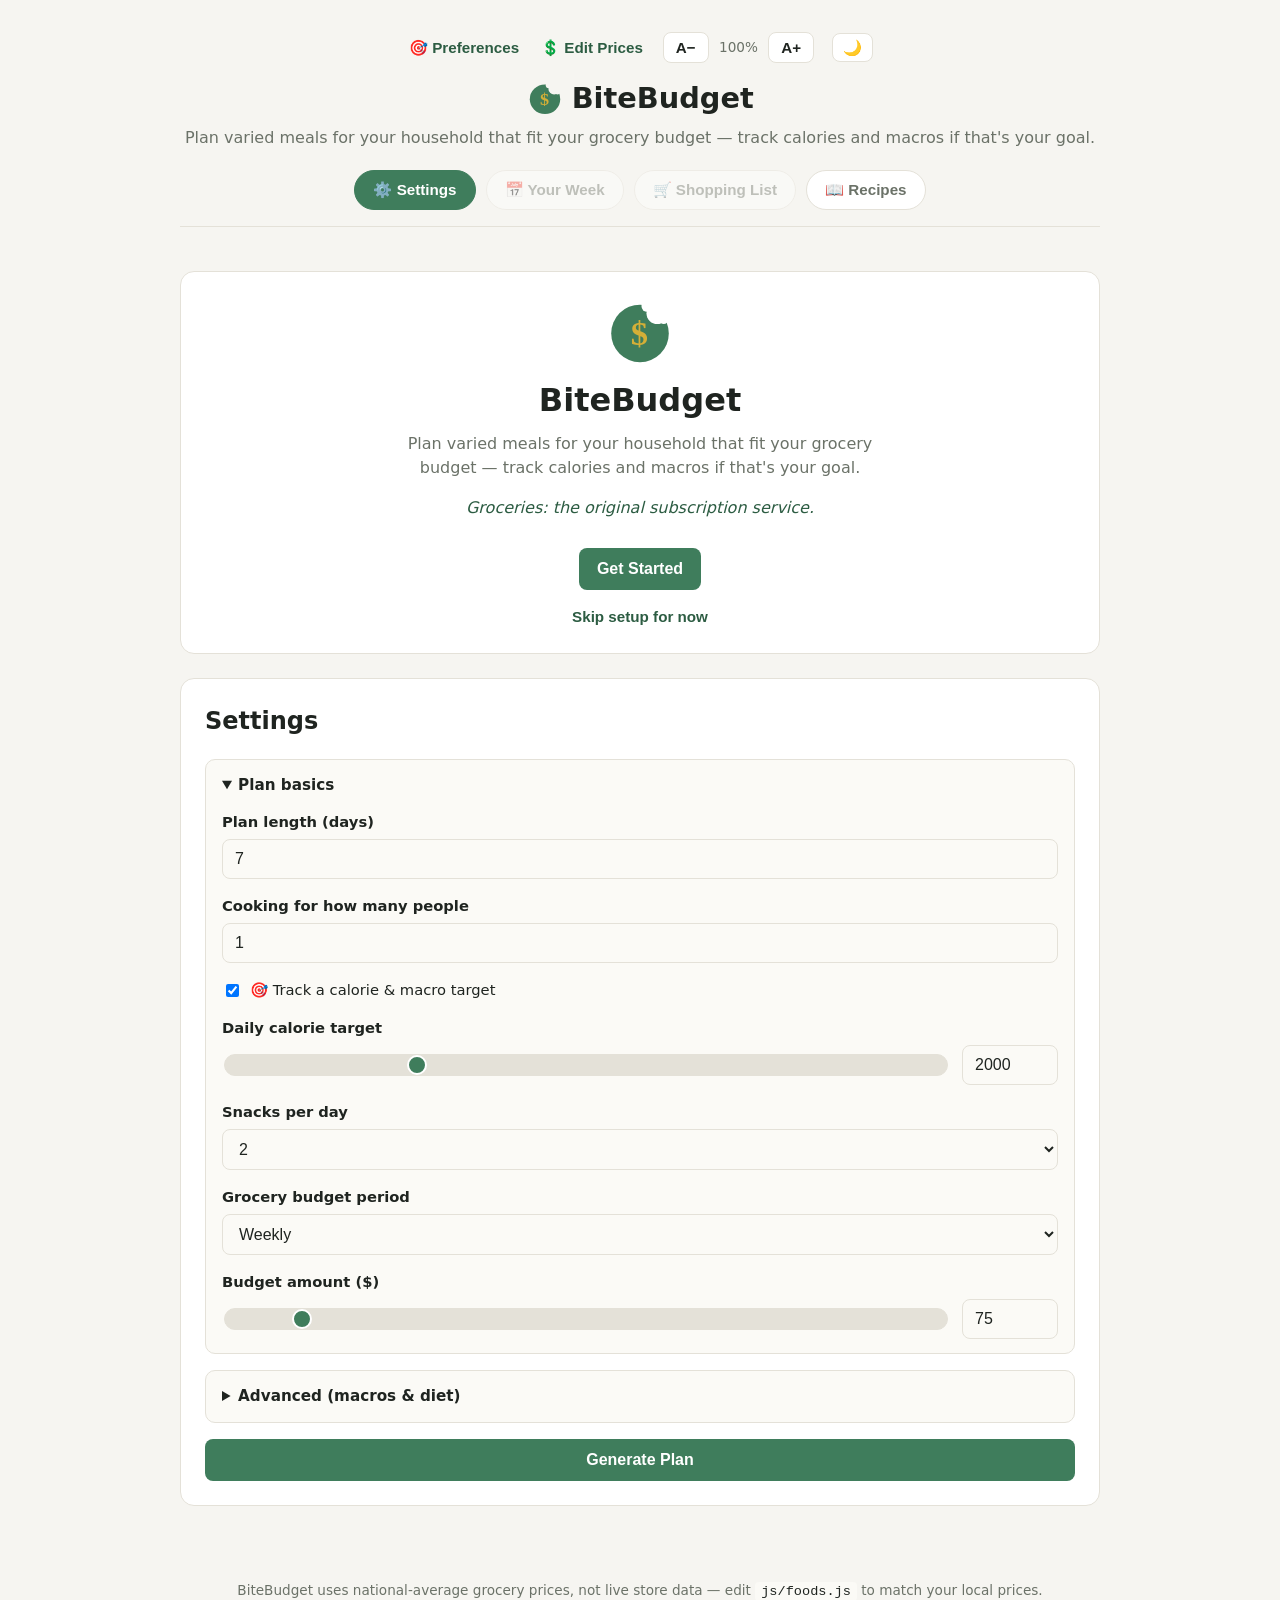
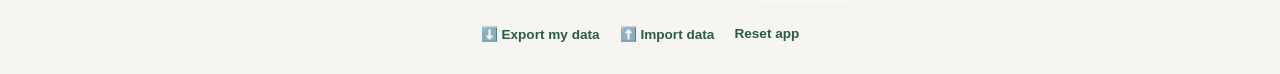
==== commit 82b67f4d: "Add Week Dashboard and user-created recipes Week Dashboard: calorie and cost bar charts across the w" ====
--- a/index.html
+++ b/index.html
@@ -341,6 +341,9 @@
 
       <div id="planMeta" class="meta-grid"></div>
 
+      <h3>📊 Week Dashboard</h3>
+      <div id="weekDashboard"></div>
+
       <div id="prepBatchesSection" class="hidden">
         <h3>🧺 This Week's Batches</h3>
         <p class="wizard-hint">Cook each of these once, then portion out for the week.</p>
@@ -366,8 +369,9 @@
     <section id="resultsRecipes" class="panel hidden">
       <div class="shopping-head">
         <h2>📖 Recipe Book</h2>
-      </div>
-      <p class="wizard-hint">Every recipe in BiteBudget, browsable on its own — favorite or rule out anything here and it carries into your next plan, no need to wait for it to show up first.</p>
+        <button type="button" id="addRecipeBtn" class="secondary-btn">✨ Add Your Recipe</button>
+      </div>
+      <p class="wizard-hint">Every recipe in BiteBudget, browsable on its own — favorite or rule out anything here and it carries into your next plan, no need to wait for it to show up first. Add your own with real ingredients and it can be auto-planned and shopping-listed too, not just logged once.</p>
 
       <div class="form-row">
         <label for="recipeSearch">Search</label>
@@ -466,6 +470,44 @@
           <label><input type="checkbox" id="customMealOpen"> Leave this open — I'll fill it in later</label>
         </div>
         <button type="submit" class="primary-btn">Save</button>
+      </form>
+    </div>
+  </dialog>
+
+  <dialog id="customRecipeDialog" class="achievements-dialog custom-recipe-dialog">
+    <div class="achievements-page">
+      <button type="button" id="customRecipeCloseBtn" class="recipe-close" aria-label="Close">✕</button>
+      <h2 id="customRecipeTitle">✨ Add Your Recipe</h2>
+      <p class="wizard-hint">Real ingredients, so it can be auto-planned, added to the shopping list, and cooked from — not just a one-off log.</p>
+      <form id="customRecipeForm">
+        <div class="form-row">
+          <label for="customRecipeName">Recipe name</label>
+          <input type="text" id="customRecipeName" placeholder="e.g. Mom's turkey chili" required>
+        </div>
+        <div class="wizard-slot">
+          <div class="wizard-slot-label" id="customRecipeSlotLabel">Meal</div>
+          <div class="bubble-group" id="customRecipeSlot" role="group" aria-labelledby="customRecipeSlotLabel">
+            <button type="button" class="bubble selected" data-value="breakfast">🌅 Breakfast</button>
+            <button type="button" class="bubble" data-value="lunch">🥗 Lunch</button>
+            <button type="button" class="bubble" data-value="dinner">🍽️ Dinner</button>
+            <button type="button" class="bubble" data-value="snack">🍎 Snack</button>
+          </div>
+        </div>
+        <div class="form-row">
+          <label>Ingredients</label>
+          <div id="customRecipeIngredients" class="custom-recipe-ingredients"></div>
+          <button type="button" id="customRecipeAddIngredientBtn" class="secondary-btn">+ Add ingredient</button>
+          <p id="customRecipeError" class="custom-recipe-error hidden">Add at least one ingredient with a quantity above 0g.</p>
+        </div>
+        <p id="customRecipeNutritionPreview" class="macro-hint">0 kcal · P 0g · C 0g · F 0g · $0.00</p>
+        <div class="form-row">
+          <label for="customRecipeInstructions">Instructions (optional, one step per line)</label>
+          <textarea id="customRecipeInstructions" rows="4" placeholder="1. ..."></textarea>
+        </div>
+        <div class="custom-recipe-actions">
+          <button type="button" id="customRecipeDeleteBtn" class="secondary-btn hidden">🗑️ Delete recipe</button>
+          <button type="submit" class="primary-btn">Save Recipe</button>
+        </div>
       </form>
     </div>
   </dialog>
--- a/css/style.css
+++ b/css/style.css
@@ -135,6 +135,45 @@
 .custom-meal-dialog { max-width: 440px; }
 .custom-meal-dialog #customMealForm { display: flex; flex-direction: column; gap: 14px; }
 .custom-meal-dialog .primary-btn { width: 100%; }
+.custom-recipe-dialog { max-width: 480px; }
+.custom-recipe-dialog #customRecipeForm { display: flex; flex-direction: column; gap: 14px; }
+.custom-recipe-dialog .primary-btn { flex: 1; }
+.custom-recipe-ingredients { display: flex; flex-direction: column; gap: 6px; margin-bottom: 8px; }
+.custom-recipe-ingredient-row { display: flex; align-items: center; gap: 6px; }
+.custom-recipe-ingredient-row select {
+  flex: 1;
+  min-width: 0;
+  padding: 8px 10px;
+  border: 1px solid var(--border);
+  border-radius: 8px;
+  background: var(--panel-alt);
+  color: var(--ink);
+  font-size: 0.9rem;
+}
+.custom-recipe-ingredient-row input[type="number"] {
+  width: 64px;
+  padding: 8px 8px;
+  border: 1px solid var(--border);
+  border-radius: 8px;
+  background: var(--panel-alt);
+  color: var(--ink);
+  text-align: right;
+}
+.custom-recipe-ingredient-row .unit-label { color: var(--muted); font-size: 0.85rem; }
+.custom-recipe-remove-ingredient {
+  border: none;
+  background: transparent;
+  color: var(--muted);
+  cursor: pointer;
+  font-size: 1rem;
+  padding: 4px 6px;
+}
+.custom-recipe-remove-ingredient:hover { color: var(--bad); }
+.custom-recipe-error { color: var(--bad); font-size: 0.82rem; margin: 6px 0 0; }
+.custom-recipe-actions { display: flex; gap: 10px; }
+.user-recipe-badge { color: var(--accent-dark); font-weight: 600; }
+.recipe-edit-btn { border: none; background: transparent; cursor: pointer; font-size: 1rem; padding: 2px 4px; }
+
 .prices-dialog { max-width: 540px; }
 .prices-dialog .achievements-page h2 { margin-bottom: 6px; }
 .prices-dialog .wizard-hint { margin-top: 0; margin-bottom: 18px; }
@@ -631,6 +670,20 @@
 
 .day-view { display: none; }
 .day-view.active { display: block; }
+
+.dashboard-charts { display: grid; grid-template-columns: repeat(auto-fit, minmax(280px, 1fr)); gap: 18px; margin: 4px 0 14px; }
+.dashboard-chart h4 { margin: 0 0 10px; font-size: 0.95rem; }
+.dashboard-chart h4 .muted { font-size: 0.78rem; font-weight: 400; }
+.dashboard-bars { display: flex; align-items: flex-end; gap: 8px; overflow-x: auto; padding-bottom: 4px; }
+.dashboard-bar-col { display: flex; flex-direction: column; align-items: center; gap: 4px; min-width: 36px; }
+.dashboard-bar-value { font-size: 0.68rem; font-weight: 700; color: var(--muted); white-space: nowrap; }
+.dashboard-bar-track { position: relative; width: 22px; height: 100px; background: var(--panel-alt); border: 1px solid var(--border); border-radius: 4px; overflow: hidden; }
+.dashboard-bar-fill { position: absolute; left: 0; right: 0; bottom: 0; background: var(--accent); border-radius: 4px 4px 0 0; }
+.dashboard-bar-fill.good { background: var(--good); }
+.dashboard-bar-fill.bad { background: var(--bad); }
+.dashboard-target-line { position: absolute; left: 0; right: 0; height: 0; border-top: 2px dashed var(--muted-soft); }
+.dashboard-bar-label { font-size: 0.68rem; color: var(--muted); }
+.dashboard-averages { margin: 0 0 20px; }
 
 .prep-batches-grid { display: grid; grid-template-columns: repeat(auto-fit, minmax(260px, 1fr)); gap: 14px; margin-bottom: 24px; }
 .prep-batch-card { border: 1px solid var(--border); border-radius: 12px; padding: 14px; background: var(--panel-alt); }
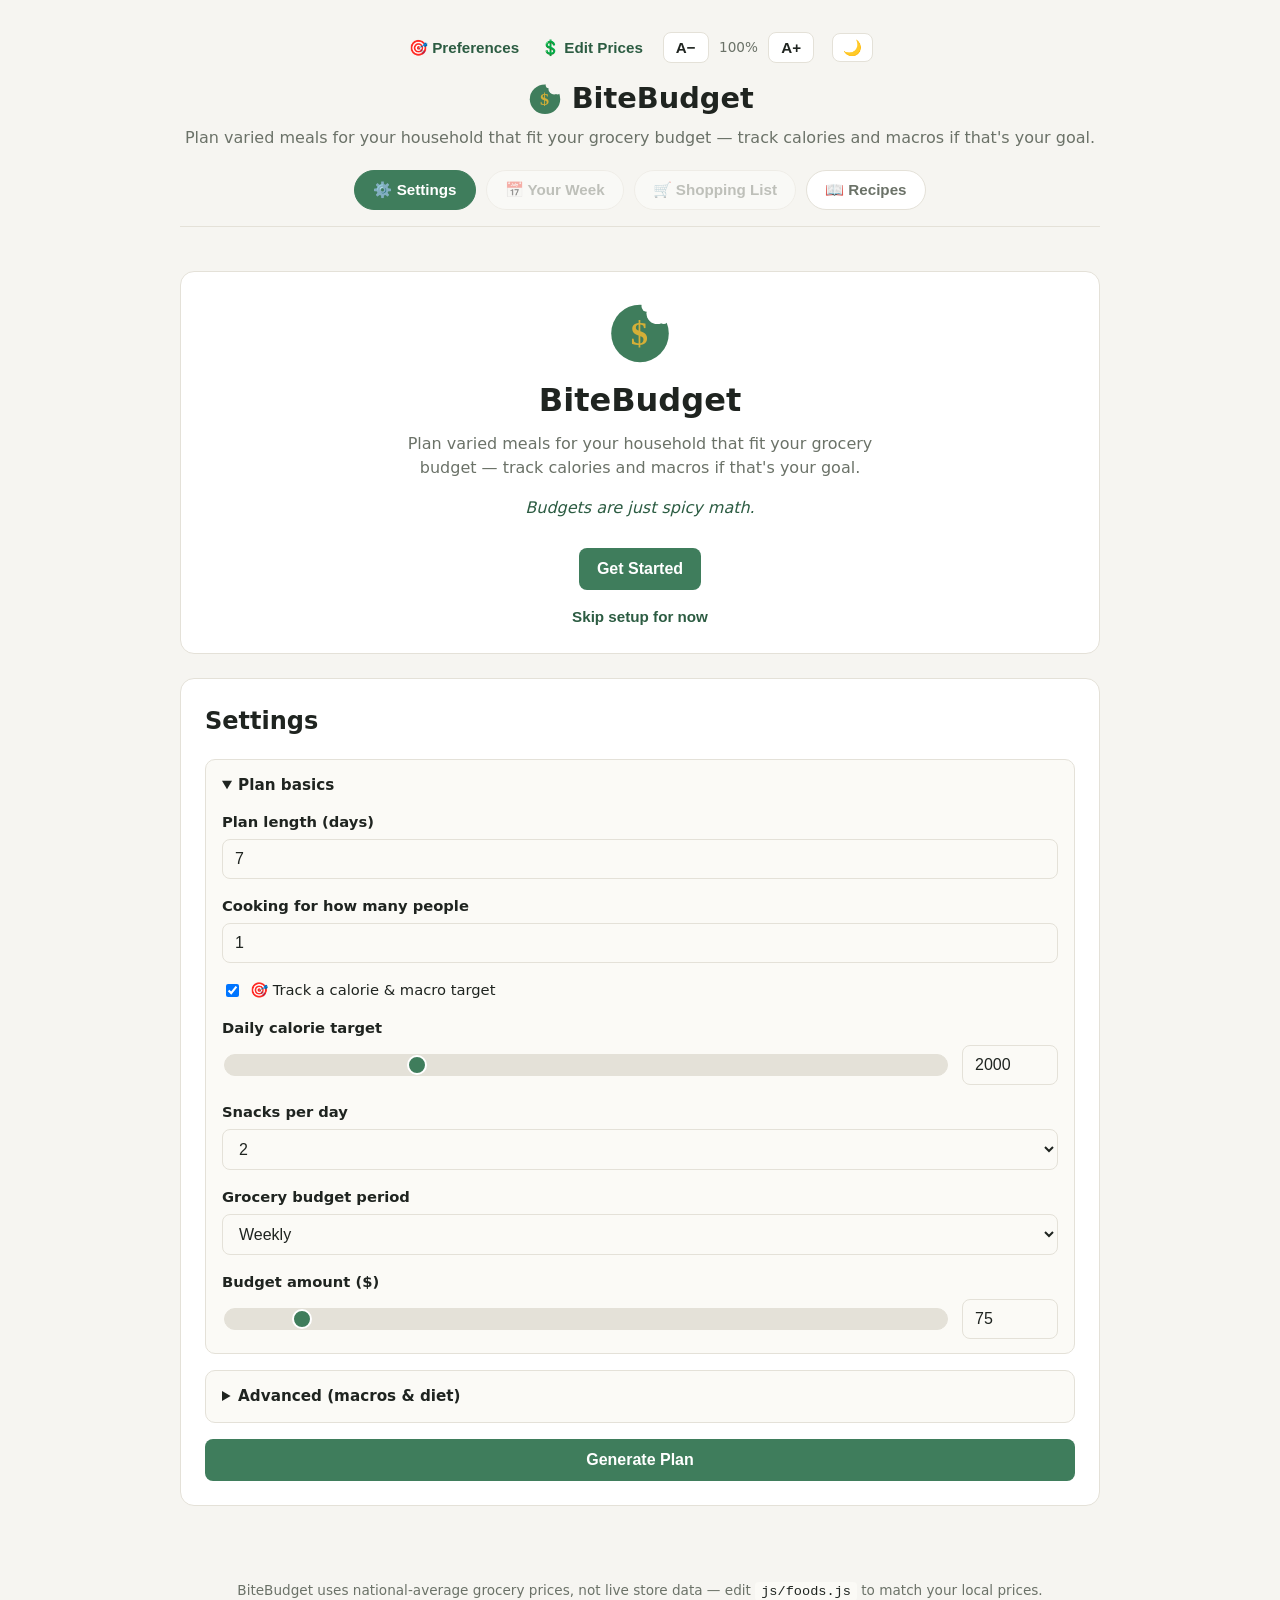
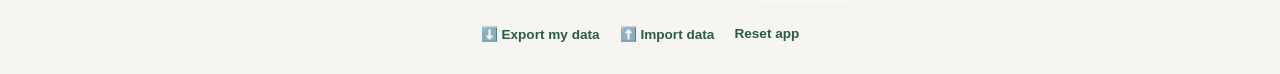
==== commit 483315b1: "Add gluten-free and dairy-free dietary filters Vegetarian-only was the app's only dietary filter. Ad" ====
--- a/index.html
+++ b/index.html
@@ -248,6 +248,13 @@
             <div class="form-row checkbox-row">
               <label><input type="checkbox" id="vegetarian"> Vegetarian only</label>
             </div>
+            <div class="form-row checkbox-row">
+              <label><input type="checkbox" id="glutenFree"> 🌾 Gluten-free</label>
+            </div>
+            <div class="form-row checkbox-row">
+              <label><input type="checkbox" id="dairyFree"> 🥛 Dairy-free</label>
+            </div>
+            <p class="macro-hint">Dietary filters are a best-effort tag based on typical ingredients (e.g. plain soy sauce, not tamari) — not a verified source. For a real allergy or celiac-level restriction, always double-check the actual product label.</p>
 
             <p class="macro-hint" style="margin-top: 12px;">🍽️ Signature meal — a meal you always come back to. Nudges variety toward it; never restricts your plan.</p>
             <div class="wizard-slot">
@@ -401,6 +408,12 @@
       </div>
       <div class="form-row checkbox-row">
         <label><input type="checkbox" id="recipeVegOnly"> Vegetarian only</label>
+      </div>
+      <div class="form-row checkbox-row">
+        <label><input type="checkbox" id="recipeGlutenFree"> 🌾 Gluten-free</label>
+      </div>
+      <div class="form-row checkbox-row">
+        <label><input type="checkbox" id="recipeDairyFree"> 🥛 Dairy-free</label>
       </div>
 
       <p id="recipeBookCount" class="wizard-hint"></p>
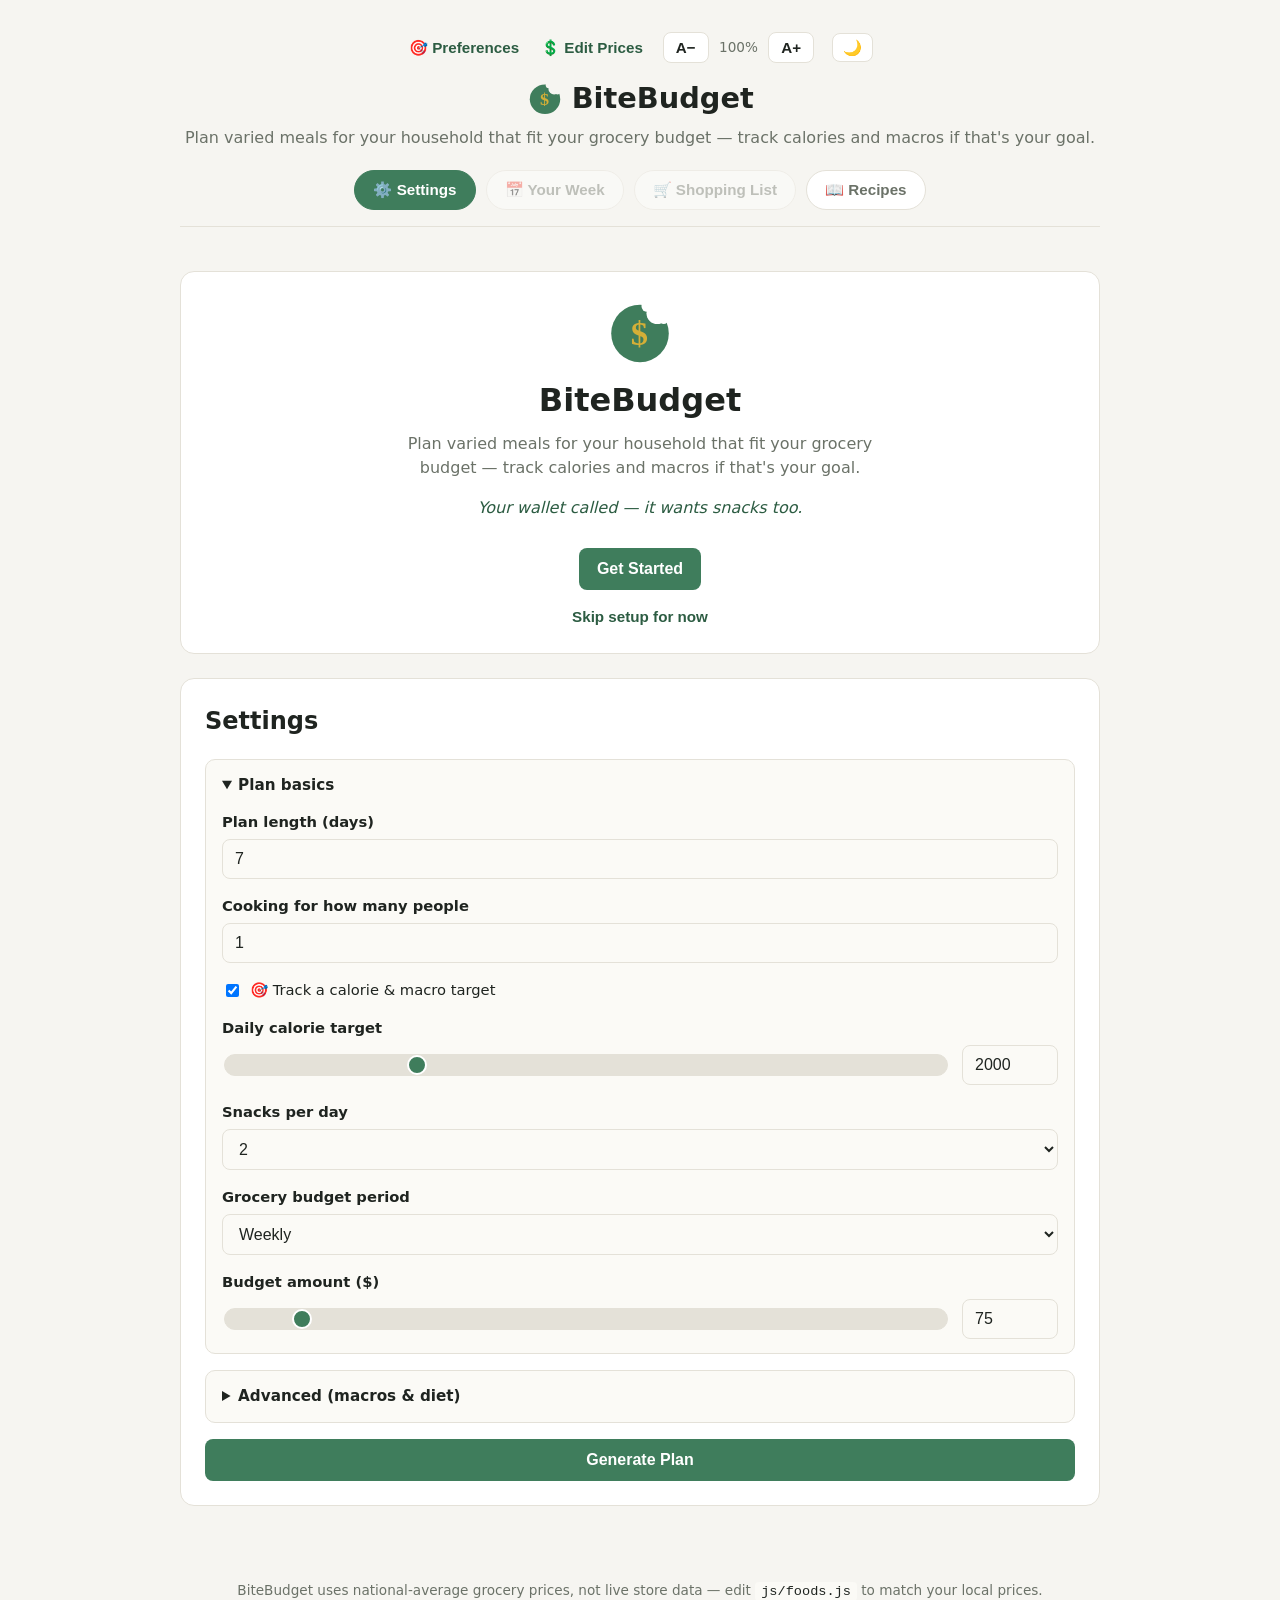
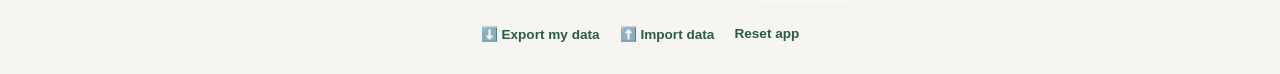
==== commit 07d998b0: "Add personal cookbook, What can I make?, servings and Add to Plan Servings and Add to Plan - Recipes" ====
--- a/index.html
+++ b/index.html
@@ -378,7 +378,14 @@
         <h2>📖 Recipe Book</h2>
         <button type="button" id="addRecipeBtn" class="secondary-btn">✨ Add Your Recipe</button>
       </div>
-      <p class="wizard-hint">Every recipe in BiteBudget, browsable on its own — favorite or rule out anything here and it carries into your next plan, no need to wait for it to show up first. Add your own with real ingredients and it can be auto-planned and shopping-listed too, not just logged once.</p>
+      <div class="bubble-group recipe-book-tabs" id="recipeBookTabs" role="group" aria-label="Recipe Book view">
+        <button type="button" class="bubble selected" data-value="all">📖 All recipes</button>
+        <button type="button" class="bubble" data-value="mine">✨ My Recipes <span id="myRecipesTabCount"></span></button>
+        <button type="button" class="bubble" data-value="cook">🍳 What can I make?</button>
+      </div>
+
+      <div id="recipeBookAllView">
+      <p class="wizard-hint">Every recipe in BiteBudget, browsable on its own — favorite or rule out anything here and it carries into your next plan, no need to wait for it to show up first. Your own recipes show up here too, once they're complete.</p>
 
       <div class="form-row">
         <label for="recipeSearch">Search</label>
@@ -415,9 +422,62 @@
       <div class="form-row checkbox-row">
         <label><input type="checkbox" id="recipeDairyFree"> 🥛 Dairy-free</label>
       </div>
+      <div class="form-row checkbox-row">
+        <label><input type="checkbox" id="recipeFavoritesOnly"> ❤️ Favorites only</label>
+      </div>
 
       <p id="recipeBookCount" class="wizard-hint"></p>
       <div id="recipeBookList" class="recipe-book-grid"></div>
+      </div>
+
+      <div id="whatCanIMakeView" class="hidden">
+        <p class="wizard-hint">Pick lunches and dinners from what's already in your kitchen. Recipes you can cook right now come first, then ones that are one or two ingredients short, with what to buy and what it adds to your shopping basket. Your pantry is never changed unless you change it here.</p>
+        <div class="wcim-controls">
+          <div class="wizard-slot">
+            <div class="wizard-slot-label" id="wcimSlotLabel">Meal</div>
+            <div class="bubble-group" id="wcimSlot" role="group" aria-labelledby="wcimSlotLabel">
+              <button type="button" class="bubble" data-value="lunch">🥗 Lunch</button>
+              <button type="button" class="bubble selected" data-value="dinner">🍽️ Dinner</button>
+            </div>
+          </div>
+          <label class="wcim-field">Servings
+            <input type="number" id="wcimServings" min="1" max="24" step="1" value="1" inputmode="numeric">
+          </label>
+          <label class="wcim-field" id="wcimTargetField">For which meal in your plan?
+            <select id="wcimTarget"></select>
+          </label>
+        </div>
+        <details id="wcimPantry" class="wcim-pantry">
+          <summary id="wcimPantrySummary">🥫 Pantry</summary>
+          <div id="wcimPantryItems" class="pantry-list"></div>
+          <form id="wcimPantryAdd" class="wcim-pantry-add">
+            <select id="wcimPantryFood" aria-label="Food to add to your pantry"></select>
+            <input type="number" id="wcimPantryAmount" min="0" step="any" value="" placeholder="Amount" aria-label="Amount on hand">
+            <select id="wcimPantryUnit" aria-label="Unit"></select>
+            <button type="submit" class="secondary-btn">＋ Add to pantry</button>
+          </form>
+        </details>
+        <div id="wcimSummary" class="wizard-hint" aria-live="polite"></div>
+        <div id="wcimResults"></div>
+      </div>
+
+      <div id="myRecipesView" class="hidden">
+        <p class="wizard-hint">Your cookbook: recipes you've written and ones you've saved from Instagram, Pinterest, a website, pasted text or a screenshot. Save a link now and fill in the details whenever you're ready — a recipe joins your plans only once its ingredients, quantities and servings are confirmed.</p>
+        <div class="my-recipes-toolbar">
+          <button type="button" id="newPersonalRecipeBtn" class="primary-btn">＋ Save a recipe</button>
+        </div>
+        <div class="wizard-slot">
+          <div class="wizard-slot-label" id="myRecipesFilterLabel">Show</div>
+          <div class="bubble-group" id="myRecipesFilter" role="group" aria-labelledby="myRecipesFilterLabel">
+            <button type="button" class="bubble selected" data-value="all">All</button>
+            <button type="button" class="bubble" data-value="want">📝 Want to make</button>
+            <button type="button" class="bubble" data-value="made">✅ Made</button>
+            <button type="button" class="bubble" data-value="favorites">❤️ Favorites</button>
+          </div>
+        </div>
+        <p id="myRecipesCount" class="wizard-hint"></p>
+        <div id="myRecipesList" class="recipe-book-grid"></div>
+      </div>
     </section>
   </main>
 
@@ -491,11 +551,44 @@
     <div class="achievements-page">
       <button type="button" id="customRecipeCloseBtn" class="recipe-close" aria-label="Close">✕</button>
       <h2 id="customRecipeTitle">✨ Add Your Recipe</h2>
-      <p class="wizard-hint">Real ingredients, so it can be auto-planned, added to the shopping list, and cooked from — not just a one-off log.</p>
+      <p class="wizard-hint">Save a recipe however you have it — a link, pasted text, a screenshot, or typed in. Only a title is needed to save it as <strong>Want to make</strong>; add ingredients, quantities and servings when you're ready and it can go into your plans.</p>
       <form id="customRecipeForm">
         <div class="form-row">
           <label for="customRecipeName">Recipe name</label>
-          <input type="text" id="customRecipeName" placeholder="e.g. Mom's turkey chili" required>
+          <input type="text" id="customRecipeName" placeholder="e.g. Mom's turkey chili">
+        </div>
+        <fieldset class="custom-recipe-source">
+          <legend>📎 Source (optional)</legend>
+          <div class="form-row">
+            <label for="customRecipeSourceUrl">Link — Instagram, Pinterest, a website…</label>
+            <input type="text" id="customRecipeSourceUrl" inputmode="url" autocomplete="off" placeholder="https://…">
+            <p id="customRecipeLinkNote" class="macro-hint hidden"></p>
+          </div>
+          <div class="form-row">
+            <label for="customRecipeSourceText">Pasted recipe text</label>
+            <textarea id="customRecipeSourceText" rows="4" placeholder="Paste a caption or the recipe's ingredients and steps"></textarea>
+            <button type="button" id="customRecipeParseBtn" class="secondary-btn">✨ Fill in from pasted text</button>
+            <p id="customRecipeParseNote" class="macro-hint hidden"></p>
+          </div>
+          <div class="form-row">
+            <label for="customRecipeSourceImage">Screenshot</label>
+            <input type="file" id="customRecipeSourceImage" accept="image/*">
+            <div id="customRecipeImagePreview" class="custom-recipe-image-preview hidden">
+              <img alt="Saved recipe screenshot">
+              <button type="button" id="customRecipeImageRemove" class="secondary-btn">Remove screenshot</button>
+            </div>
+          </div>
+          <p class="macro-hint">BiteBudget keeps links, text and screenshots with the recipe but can't read a link or the words inside a picture — use them to fill in the details below.</p>
+          <a id="customRecipeOpenOriginal" class="open-original-link hidden" target="_blank" rel="noopener noreferrer">🔗 Open original</a>
+        </fieldset>
+        <div id="customRecipeUnmatched" class="custom-recipe-unmatched hidden">
+          <strong>These lines weren't added — add them by hand:</strong>
+          <ul id="customRecipeUnmatchedList"></ul>
+        </div>
+        <div class="form-row">
+          <label for="customRecipeYield">Makes how many servings?</label>
+          <input type="number" id="customRecipeYield" min="1" max="100" step="1" placeholder="Not set">
+          <p class="macro-hint">Enter the ingredients for the whole batch below. A 4-serving chili is planned as 1 serving = a quarter of it.</p>
         </div>
         <div class="wizard-slot">
           <div class="wizard-slot-label" id="customRecipeSlotLabel">Meal</div>
@@ -510,16 +603,69 @@
           <label>Ingredients</label>
           <div id="customRecipeIngredients" class="custom-recipe-ingredients"></div>
           <button type="button" id="customRecipeAddIngredientBtn" class="secondary-btn">+ Add ingredient</button>
-          <p id="customRecipeError" class="custom-recipe-error hidden">Add at least one ingredient with a quantity above 0g.</p>
+          <p id="customRecipeError" class="custom-recipe-error hidden"></p>
         </div>
         <p id="customRecipeNutritionPreview" class="macro-hint">0 kcal · P 0g · C 0g · F 0g · $0.00</p>
         <div class="form-row">
           <label for="customRecipeInstructions">Instructions (optional, one step per line)</label>
           <textarea id="customRecipeInstructions" rows="4" placeholder="1. ..."></textarea>
         </div>
+        <div class="form-row checkbox-row">
+          <label><input type="checkbox" id="customRecipeMade"> ✅ I've made this</label>
+        </div>
+        <div class="form-row checkbox-row">
+          <label><input type="checkbox" id="customRecipeAutoPlan"> 🔁 Include in automatic plans</label>
+        </div>
+        <p class="macro-hint">Off by default: the planner won't pick this recipe on its own. You can still place it yourself with Add to Plan.</p>
         <div class="custom-recipe-actions">
           <button type="button" id="customRecipeDeleteBtn" class="secondary-btn hidden">🗑️ Delete recipe</button>
-          <button type="submit" class="primary-btn">Save Recipe</button>
+          <button type="submit" id="customRecipeDraftBtn" class="secondary-btn" data-mode="draft">📝 Save as Want to make</button>
+          <button type="submit" id="customRecipeSaveBtn" class="primary-btn" data-mode="complete">Save Recipe</button>
+        </div>
+      </form>
+    </div>
+  </dialog>
+
+  <dialog id="tweaksDialog" class="achievements-dialog custom-recipe-dialog tweaks-dialog">
+    <div class="achievements-page">
+      <button type="button" id="tweaksCloseBtn" class="recipe-close" aria-label="Close">✕</button>
+      <h2>💡 Suggest Tweaks</h2>
+      <p id="tweaksRecipeName" class="wizard-hint"></p>
+      <p id="tweaksContext" class="macro-hint"></p>
+      <div class="bubble-group" id="tweaksKinds" role="group" aria-label="Kind of tweak">
+        <button type="button" class="bubble selected" data-value="lowerCost">💲 Lower cost</button>
+        <button type="button" class="bubble" data-value="usePantry">🥫 Use what I have</button>
+        <button type="button" class="bubble" data-value="moreProtein">💪 More protein</button>
+        <button type="button" class="bubble" data-value="moreFiber">🌾 More fiber</button>
+      </div>
+      <p id="tweaksNote" class="macro-hint hidden"></p>
+      <div id="tweaksList"></div>
+    </div>
+  </dialog>
+
+  <dialog id="addToPlanDialog" class="achievements-dialog custom-recipe-dialog">
+    <div class="achievements-page">
+      <button type="button" id="addToPlanCloseBtn" class="recipe-close" aria-label="Close">✕</button>
+      <h2>📌 Add to Plan</h2>
+      <p id="addToPlanRecipeName" class="wizard-hint"></p>
+      <p id="addToPlanEmpty" class="custom-recipe-error hidden">Generate a plan first — then you can place recipes into it.</p>
+      <form id="addToPlanForm">
+        <div class="form-row">
+          <label for="addToPlanDay">Day</label>
+          <select id="addToPlanDay"></select>
+        </div>
+        <div class="form-row">
+          <label for="addToPlanSlot">Meal</label>
+          <select id="addToPlanSlot"></select>
+        </div>
+        <div class="form-row">
+          <label for="addToPlanServings">Servings</label>
+          <input type="number" id="addToPlanServings" min="1" max="24" step="1" value="1">
+        </div>
+        <p id="addToPlanPreview" class="macro-hint"></p>
+        <p id="addToPlanReplaces" class="macro-hint"></p>
+        <div class="custom-recipe-actions">
+          <button type="submit" class="primary-btn">Add to Plan</button>
         </div>
       </form>
     </div>
@@ -584,6 +730,7 @@
   <script src="js/foods.js"></script>
   <script src="js/meals.js"></script>
   <script src="js/planner.js"></script>
+  <script src="js/recipes.js"></script>
   <script src="js/app.js"></script>
   <script>
     if ("serviceWorker" in navigator) {
--- a/css/style.css
+++ b/css/style.css
@@ -136,7 +136,8 @@
 .custom-meal-dialog #customMealForm { display: flex; flex-direction: column; gap: 14px; }
 .custom-meal-dialog .primary-btn { width: 100%; }
 .custom-recipe-dialog { max-width: 480px; }
-.custom-recipe-dialog #customRecipeForm { display: flex; flex-direction: column; gap: 14px; }
+.custom-recipe-dialog #customRecipeForm, .custom-recipe-dialog #addToPlanForm { display: flex; flex-direction: column; gap: 14px; }
+.custom-recipe-dialog #addToPlanForm.hidden { display: none; } /* id rule above would otherwise beat .hidden */
 .custom-recipe-dialog .primary-btn { flex: 1; }
 .custom-recipe-ingredients { display: flex; flex-direction: column; gap: 6px; margin-bottom: 8px; }
 .custom-recipe-ingredient-row { display: flex; align-items: center; gap: 6px; }
@@ -159,7 +160,30 @@
   color: var(--ink);
   text-align: right;
 }
-.custom-recipe-ingredient-row .unit-label { color: var(--muted); font-size: 0.85rem; }
+/* amount + unit: the food picker takes the slack, the unit stays compact */
+.custom-recipe-ingredient-row select.custom-recipe-unit-select { flex: 0 0 auto; width: 84px; }
+.custom-recipe-ingredient-row input[type="number"] { width: 72px; }
+.recipe-book-card-actions { display: flex; gap: 8px; }
+.recipe-book-card-actions button { flex: 1; width: auto; }
+.recipe-book-add-btn {
+  border: 1px solid var(--border);
+  background: var(--accent);
+  color: #fff;
+  border-radius: 8px;
+  padding: 8px 12px;
+  font-weight: 600;
+  font-size: 0.85rem;
+  cursor: pointer;
+}
+.recipe-book-add-btn:hover { filter: brightness(0.95); }
+#addToPlanDialog select, #addToPlanDialog input[type="number"] {
+  padding: 8px 10px;
+  border: 1px solid var(--border);
+  border-radius: 8px;
+  background: var(--panel-alt);
+  color: var(--ink);
+  font-size: 0.95rem;
+}
 .custom-recipe-remove-ingredient {
   border: none;
   background: transparent;
@@ -614,6 +638,7 @@
   white-space: nowrap;
 }
 .week-overview-cell:hover, .week-overview-daylabel:hover { background: var(--hover-bg); }
+.week-overview-cell-unmatched { color: var(--bad); font-style: italic; }
 
 .meta-grid, .day-summary {
   display: grid;
@@ -744,6 +769,11 @@
 .pending-meal-card { border-style: dashed; background: transparent; }
 .pending-meal-note { color: var(--muted); font-size: 0.85rem; margin: 10px 0; }
 .pending-meal-card .custom-meal-btn { width: 100%; text-align: center; }
+
+.unmatched-meal-card { border-style: dashed; border-color: var(--bad); background: transparent; }
+.unmatched-meal-note { color: var(--bad); font-size: 0.85rem; margin: 10px 0; }
+.unmatched-meal-card .meal-head-actions { display: flex; gap: 8px; margin-top: 4px; }
+.unmatched-meal-card .meal-head-actions button { flex: 1; }
 .recipe-btn, .recipe-book-view-btn {
   border: 1px solid var(--border);
   background: var(--panel);
@@ -974,3 +1004,81 @@
     margin: 0 auto;
   }
 }
+
+
+/* ---------- Cookbook: My Recipes, sources, drafts, tweaks ---------- */
+.recipe-book-tabs { margin: 4px 0 14px; }
+.my-recipes-toolbar { display: flex; gap: 10px; margin: 8px 0 12px; }
+.my-recipes-toolbar .primary-btn { flex: 0 0 auto; }
+.my-recipe-badges { display: flex; flex-wrap: wrap; gap: 6px; margin: 6px 0; }
+.status-chip {
+  font-size: 0.75rem; font-weight: 600; padding: 3px 9px; border-radius: 999px;
+  border: 1px solid var(--border); background: var(--panel-alt); color: var(--ink);
+}
+.chip-draft { color: var(--bad); border-color: var(--bad); }
+.chip-made { color: var(--accent-dark); border-color: var(--accent); }
+.chip-version { color: var(--muted); }
+.recipe-missing { color: var(--bad); font-size: 0.82rem; margin: 4px 0 8px; }
+.my-recipe-sources { display: flex; flex-wrap: wrap; align-items: center; gap: 8px; margin: 8px 0; font-size: 0.82rem; }
+.source-chip { color: var(--muted); }
+.my-recipe-thumb { width: 56px; height: 56px; object-fit: cover; border-radius: 8px; border: 1px solid var(--border); }
+.open-original-link { color: var(--accent-dark); font-weight: 600; font-size: 0.85rem; text-decoration: underline; }
+.open-original-link.hidden { display: none; }
+.my-recipe-autoplan { display: flex; align-items: center; gap: 8px; font-size: 0.85rem; margin: 6px 0; }
+.my-recipe-actions { display: flex; flex-wrap: wrap; gap: 8px; margin-top: 8px; }
+.my-recipe-actions button { flex: 1 1 auto; width: auto; }
+.my-recipe-actions button:disabled { opacity: 0.5; cursor: not-allowed; }
+.custom-recipe-source { border: 1px solid var(--border); border-radius: 10px; padding: 10px 12px; display: flex; flex-direction: column; gap: 10px; }
+.custom-recipe-source legend { font-weight: 600; font-size: 0.9rem; padding: 0 6px; }
+.custom-recipe-source textarea, .custom-recipe-source input[type="text"] {
+  padding: 8px 10px; border: 1px solid var(--border); border-radius: 8px;
+  background: var(--panel-alt); color: var(--ink); font: inherit; width: 100%; box-sizing: border-box;
+}
+.custom-recipe-image-preview { display: flex; align-items: center; gap: 10px; margin-top: 8px; }
+.custom-recipe-image-preview img { max-width: 120px; max-height: 120px; border-radius: 8px; border: 1px solid var(--border); }
+.custom-recipe-image-preview.hidden { display: none; }
+.custom-recipe-unmatched { border: 1px dashed var(--bad); border-radius: 10px; padding: 8px 12px; font-size: 0.85rem; }
+.custom-recipe-unmatched ul { margin: 6px 0 0; padding-left: 18px; }
+.custom-recipe-actions { flex-wrap: wrap; }
+.custom-recipe-actions button { flex: 1 1 auto; }
+.tweak-card { border: 1px solid var(--border); border-radius: 12px; padding: 12px; margin: 10px 0; background: var(--panel); }
+.tweak-changes { margin: 0 0 8px; padding-left: 18px; font-weight: 600; font-size: 0.9rem; }
+.tweak-compare { width: 100%; border-collapse: collapse; font-size: 0.85rem; margin-bottom: 10px; }
+.tweak-compare th, .tweak-compare td { padding: 4px 6px; text-align: right; border-bottom: 1px solid var(--border); }
+.tweak-compare th:first-child { text-align: left; font-weight: 500; color: var(--muted); }
+.tweak-better { color: var(--accent-dark); font-weight: 700; }
+.tweak-worse { color: var(--bad); font-weight: 700; }
+.tweak-card .tweak-save-btn { width: 100%; }
+
+/* ---- What can I make? ---- */
+.wcim-controls{display:flex;flex-wrap:wrap;gap:12px 20px;align-items:flex-end;margin:8px 0 12px}
+.wcim-field{display:flex;flex-direction:column;gap:4px;font-size:.9rem;font-weight:600}
+.wcim-field input,.wcim-field select{font:inherit;padding:8px 10px;border:1px solid var(--border);border-radius:8px;background:var(--panel);color:inherit;max-width:100%}
+.wcim-field input{width:6rem}
+.wcim-pantry{border:1px solid var(--border);border-radius:10px;padding:8px 12px;margin:0 0 12px}
+.wcim-pantry summary{cursor:pointer;font-weight:600}
+.wcim-pantry-add{display:flex;flex-wrap:wrap;gap:8px;margin-top:10px}
+.wcim-pantry-add select,.wcim-pantry-add input{font:inherit;padding:8px 10px;border:1px solid var(--border);border-radius:8px;background:var(--panel);color:inherit;max-width:100%}
+.wcim-pantry-add input{width:7rem}
+.wcim-group-title{font-size:1.05rem;margin:18px 0 8px}
+.wcim-card .wcim-status{display:inline-block;font-size:.8rem;font-weight:700;padding:2px 10px;border-radius:999px;margin:4px 0}
+.wcim-status.ready{background:#e3f1e5;color:#1f6b33}
+.wcim-status.near{background:#fdf0dc;color:#8a5200}
+.wcim-short{list-style:none;margin:6px 0;padding:0;font-size:.9rem}
+.wcim-short li{display:flex;flex-wrap:wrap;gap:4px 10px;align-items:center;padding:6px 0;border-top:1px solid var(--border)}
+.wcim-short .wcim-short-main{flex:1 1 14rem}
+.wcim-short .wcim-short-note{display:block;color:var(--muted);font-size:.82rem}
+.wcim-extra{font-size:.9rem;margin:6px 0}
+.wcim-have-btn{font:inherit;font-size:.82rem;padding:4px 10px;border-radius:8px;border:1px solid var(--border);background:transparent;color:inherit;cursor:pointer}
+.wcim-more{margin:10px 0}
+@media (prefers-color-scheme: dark){:root:not([data-theme="light"]) .wcim-status.ready{background:#1d3a25;color:#9fe0b0}:root:not([data-theme="light"]) .wcim-status.near{background:#43330f;color:#f3cf8a}}
+:root[data-theme="dark"] .wcim-status.ready{background:#1d3a25;color:#9fe0b0}
+:root[data-theme="dark"] .wcim-status.near{background:#43330f;color:#f3cf8a}
+.wcim-field.hidden{display:none}
+.wcim-pantry-add select,.wcim-pantry-add input,.wcim-pantry-add button{width:auto;margin:0}
+.wcim-pantry-add #wcimPantryFood{flex:1 1 12rem}
+.pantry-suggested-row{flex-wrap:wrap;gap:8px}
+.pantry-confirm-amount{width:5.5rem;font:inherit;padding:6px 8px;border:1px solid var(--border);border-radius:8px;background:var(--panel);color:inherit}
+.pantry-confirm-unit{width:auto;font:inherit;padding:6px 8px;border:1px solid var(--border);border-radius:8px;background:var(--panel);color:inherit}
+.pantry-confirm-btn{font:inherit;font-size:.85rem;padding:6px 12px;border-radius:8px;border:1px solid var(--border);background:var(--panel-alt);color:var(--accent-dark);font-weight:600;cursor:pointer}
+.pantry-confirm-btn:hover{background:var(--hover-bg)}
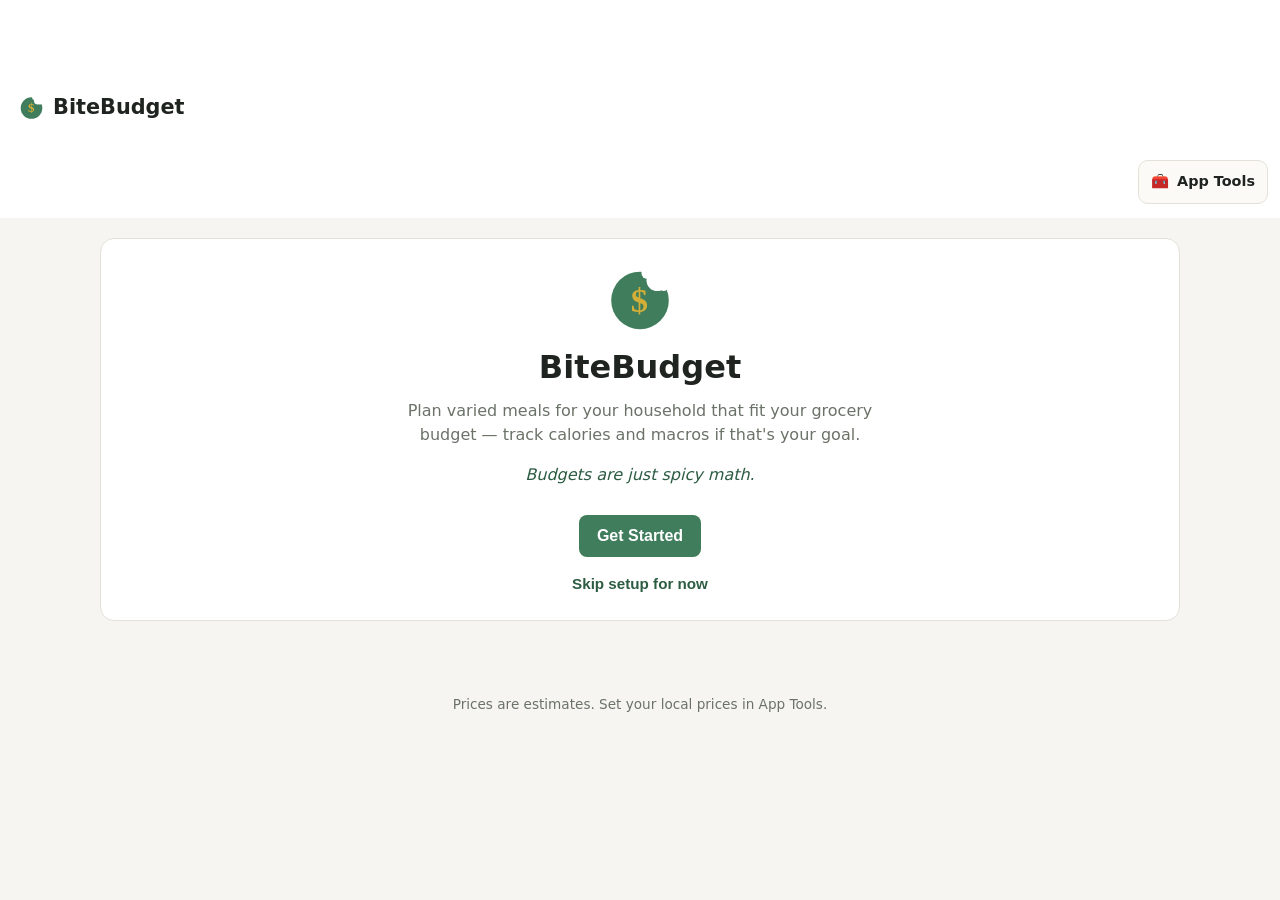
==== commit 64c7ccba: "Redesign navigation and add paste-first recipe import Navigation - Desktop left sidebar (keeps full " ====
--- a/index.html
+++ b/index.html
@@ -2,7 +2,7 @@
 <html lang="en">
 <head>
 <meta charset="UTF-8">
-<meta name="viewport" content="width=device-width, initial-scale=1.0">
+<meta name="viewport" content="width=device-width, initial-scale=1.0, viewport-fit=cover">
 <title>BiteBudget</title>
 <meta name="description" content="Plan varied meals for your household that fit your grocery budget — track calories and macros if that's your goal.">
 <meta name="theme-color" content="#3f7d5c" media="(prefers-color-scheme: light)">
@@ -16,31 +16,60 @@
 <link rel="stylesheet" href="css/style.css">
 </head>
 <body>
-  <header class="app-header">
-    <div class="header-toolbar">
-      <button type="button" id="preferencesBtn" class="text-link-btn">🎯 Preferences</button>
-      <button type="button" id="pricesBtn" class="text-link-btn">💲 Edit Prices</button>
-      <div class="text-size-toggle" role="group" aria-label="Text size">
-        <button type="button" id="textSizeDown" aria-label="Decrease text size">A−</button>
-        <span id="textSizeLabel" class="text-size-label">100%</span>
-        <button type="button" id="textSizeUp" aria-label="Increase text size">A+</button>
-      </div>
-      <button type="button" id="themeToggle" class="icon-toggle-btn" aria-label="Toggle dark mode">🌙</button>
-    </div>
-    <h1><img src="icons/icon.svg" alt="" class="logo-mark"> BiteBudget</h1>
-    <p>Plan varied meals for your household that fit your grocery budget — track calories and macros if that's your goal.</p>
-  </header>
-
-  <div id="progressStrip" class="progress-strip hidden"></div>
-  <div id="planNudge" class="plan-nudge hidden" role="status"></div>
-
+  <div class="app-shell">
+  <aside class="app-sidebar">
+    <header class="app-header">
+      <div class="app-brand">
+        <h1><img src="icons/icon.svg" alt="" class="logo-mark"> BiteBudget</h1>
+        <p>Plan meals around your budget and what you have.</p>
+      </div>
+    </header>
+
+    <nav id="appNav" class="app-nav hidden" aria-label="App sections">
+      <button type="button" class="app-nav-btn" data-section="week"><span class="nav-icon" aria-hidden="true">📅</span> <span class="nav-label">Your Week</span></button>
+      <button type="button" class="app-nav-btn" data-section="recipes"><span class="nav-icon" aria-hidden="true">📖</span> <span class="nav-label">Recipes</span></button>
+      <button type="button" class="app-nav-btn" data-section="cook"><span class="nav-icon" aria-hidden="true">🍳</span> <span class="nav-label">Find a Meal</span></button>
+      <button type="button" class="app-nav-btn" data-section="shopping"><span class="nav-icon" aria-hidden="true">🛒</span> <span class="nav-label">Shopping</span></button>
+      <button type="button" class="app-nav-btn app-nav-secondary" data-section="settings"><span class="nav-icon" aria-hidden="true">⚙️</span> <span class="nav-label">Plan Setup</span></button>
+    </nav>
+
+    <details class="app-tools" id="appTools">
+      <summary><span aria-hidden="true">🧰</span> App Tools</summary>
+      <div class="app-tools-panel">
+        <div class="app-tools-group">
+          <h2>Preferences</h2>
+          <button type="button" id="preferencesBtn" class="text-link-btn">🎯 Food preferences</button>
+          <button type="button" id="pricesBtn" class="text-link-btn">💲 Edit prices</button>
+        </div>
+        <div class="app-tools-group">
+          <h2>Appearance</h2>
+          <div class="app-tools-row">
+            <div class="text-size-toggle" role="group" aria-label="Text size">
+              <button type="button" id="textSizeDown" aria-label="Decrease text size">A−</button>
+              <span id="textSizeLabel" class="text-size-label">100%</span>
+              <button type="button" id="textSizeUp" aria-label="Increase text size">A+</button>
+            </div>
+            <button type="button" id="themeToggle" class="icon-toggle-btn" aria-label="Toggle dark mode">🌙</button>
+          </div>
+        </div>
+        <div class="app-tools-group">
+          <h2>Backup &amp; data</h2>
+          <button type="button" id="exportDataBtn" class="text-link-btn">⬇️ Export my data</button>
+          <button type="button" id="importDataBtn" class="text-link-btn">⬆️ Import data</button>
+          <input type="file" id="importDataInput" accept="application/json" class="hidden">
+          <button type="button" id="resetAppBtn" class="text-link-btn">Reset app</button>
+        </div>
+      </div>
+    </details>
+  </aside>
+
+  <div class="app-content">
   <main>
-    <nav id="appNav" class="app-nav hidden" aria-label="App sections">
-      <button type="button" class="app-nav-btn" data-section="settings">⚙️ Settings</button>
-      <button type="button" class="app-nav-btn" data-section="week" disabled>📅 Your Week</button>
-      <button type="button" class="app-nav-btn" data-section="shopping" disabled>🛒 Shopping List</button>
-      <button type="button" class="app-nav-btn" data-section="recipes">📖 Recipes</button>
-    </nav>
+    <section id="noPlanPanel" class="panel empty-state hidden">
+      <h2 id="noPlanTitle">Start your week</h2>
+      <p id="noPlanMessage">Set your grocery budget and household size to build your first meal plan.</p>
+      <button type="button" id="noPlanSetupBtn" class="primary-btn">Set up a plan</button>
+    </section>
 
     <section id="welcomeScreen" class="panel welcome-screen">
       <img src="icons/icon.svg" alt="BiteBudget logo" class="welcome-icon">
@@ -167,7 +196,10 @@
     </section>
 
     <section id="settingsPanel" class="panel hidden">
-      <h2>Settings</h2>
+      <div class="results-head">
+        <h2>Plan Setup</h2>
+        <button type="button" id="backToWeekBtn" class="secondary-btn hidden">← Back to Your Week</button>
+      </div>
       <form id="planForm">
         <details class="settings-section" open>
           <summary>Plan basics</summary>
@@ -340,6 +372,7 @@
       <div class="results-head">
         <h2>Your Plan</h2>
         <div class="results-head-buttons">
+          <button type="button" id="planSetupBtn" class="secondary-btn">⚙️ Plan Setup</button>
           <button type="button" id="printPrepGuideBtn" class="secondary-btn hidden">🧺 Print Prep Guide</button>
           <button type="button" id="printBookletBtn" class="secondary-btn">🖨️ Print Full Plan</button>
           <button id="regenerateBtn" class="secondary-btn">🔀 Shuffle for more variety</button>
@@ -348,25 +381,31 @@
 
       <div id="planMeta" class="meta-grid"></div>
 
-      <h3>📊 Week Dashboard</h3>
-      <div id="weekDashboard"></div>
+      <div id="planNudge" class="plan-nudge hidden" role="status"></div>
+      <details class="plan-disclosure">
+        <summary id="weekOverviewHeading">Week at a glance</summary>
+        <div id="weekOverview" class="week-overview-wrap"></div>
+      </details>
+
+      <div id="dayTabs" class="day-tabs"></div>
+      <div id="dayViews"></div>
 
       <div id="prepBatchesSection" class="hidden">
-        <h3>🧺 This Week's Batches</h3>
+        <h3>This Week's Batches</h3>
         <p class="wizard-hint">Cook each of these once, then portion out for the week.</p>
         <div id="prepBatches" class="prep-batches-grid"></div>
       </div>
 
-      <h3 id="weekOverviewHeading">📅 Week at a Glance</h3>
-      <div id="weekOverview" class="week-overview-wrap"></div>
-
-      <div id="dayTabs" class="day-tabs"></div>
-      <div id="dayViews"></div>
+      <details class="plan-disclosure">
+        <summary>Budget and nutrition dashboard</summary>
+        <div id="weekDashboard"></div>
+      </details>
+      <div id="progressStrip" class="progress-strip hidden"></div>
     </section>
 
     <section id="resultsShopping" class="panel hidden">
       <div class="shopping-head">
-        <h2>Weekly Shopping List</h2>
+        <h2>Shopping List</h2>
         <button type="button" id="pantryBtn" class="secondary-btn">🥫 Pantry</button>
         <button type="button" id="printListBtn" class="secondary-btn">🖨️ Print Shopping List</button>
       </div>
@@ -376,7 +415,10 @@
     <section id="resultsRecipes" class="panel hidden">
       <div class="shopping-head">
         <h2>📖 Recipe Book</h2>
-        <button type="button" id="addRecipeBtn" class="secondary-btn">✨ Add Your Recipe</button>
+        <div class="recipe-head-actions">
+          <button type="button" id="pasteRecipeBtn" class="primary-btn">📋 Paste Recipe</button>
+          <button type="button" id="addRecipeBtn" class="secondary-btn">＋ Add by hand</button>
+        </div>
       </div>
       <div class="bubble-group recipe-book-tabs" id="recipeBookTabs" role="group" aria-label="Recipe Book view">
         <button type="button" class="bubble selected" data-value="all">📖 All recipes</button>
@@ -385,7 +427,7 @@
       </div>
 
       <div id="recipeBookAllView">
-      <p class="wizard-hint">Every recipe in BiteBudget, browsable on its own — favorite or rule out anything here and it carries into your next plan, no need to wait for it to show up first. Your own recipes show up here too, once they're complete.</p>
+      <p class="wizard-hint">Browse built-in and completed personal recipes. Favorite meals you want to see more often.</p>
 
       <div class="form-row">
         <label for="recipeSearch">Search</label>
@@ -431,6 +473,7 @@
       </div>
 
       <div id="whatCanIMakeView" class="hidden">
+        <h3 id="findMealHeading">Find a meal with what you have</h3>
         <p class="wizard-hint">Pick lunches and dinners from what's already in your kitchen. Recipes you can cook right now come first, then ones that are one or two ingredients short, with what to buy and what it adds to your shopping basket. Your pantry is never changed unless you change it here.</p>
         <div class="wcim-controls">
           <div class="wizard-slot">
@@ -463,8 +506,10 @@
 
       <div id="myRecipesView" class="hidden">
         <p class="wizard-hint">Your cookbook: recipes you've written and ones you've saved from Instagram, Pinterest, a website, pasted text or a screenshot. Save a link now and fill in the details whenever you're ready — a recipe joins your plans only once its ingredients, quantities and servings are confirmed.</p>
-        <div class="my-recipes-toolbar">
-          <button type="button" id="newPersonalRecipeBtn" class="primary-btn">＋ Save a recipe</button>
+        <div class="paste-cta">
+          <button type="button" id="pasteRecipeBtn2" class="primary-btn paste-cta-btn">📋 Paste Recipe</button>
+          <p>Paste a whole recipe from a website or a caption. BiteBudget fills in the title, servings, ingredients and steps wherever it can, and you review it before saving.</p>
+          <button type="button" id="newPersonalRecipeBtn" class="text-link-btn">Or save a link or screenshot, or type one in</button>
         </div>
         <div class="wizard-slot">
           <div class="wizard-slot-label" id="myRecipesFilterLabel">Show</div>
@@ -480,6 +525,11 @@
       </div>
     </section>
   </main>
+  <footer>
+    <p>Prices are estimates. Set your local prices in App Tools.</p>
+  </footer>
+  </div>
+  </div>
 
   <dialog id="recipeModal" class="recipe-modal">
     <div class="recipe-page">
@@ -498,6 +548,11 @@
           <div id="nutritionLabel"></div>
           <h3>Ingredients</h3>
           <ul id="recipeIngredients"></ul>
+          <div id="recipeReferenceBox" class="recipe-reference hidden">
+            <h3>Also in this recipe</h3>
+            <p class="wizard-hint">Kept as written. These are not on your shopping list.</p>
+            <ul id="recipeReference"></ul>
+          </div>
         </div>
         <div class="recipe-instructions">
           <h3>Instructions</h3>
@@ -547,6 +602,28 @@
     </div>
   </dialog>
 
+  <dialog id="pasteDialog" class="paste-dialog" aria-labelledby="pasteTitle">
+    <div class="paste-page">
+      <button type="button" id="pasteCloseBtn" class="recipe-close" aria-label="Close">✕</button>
+      <div id="pasteStepInput">
+        <h2 id="pasteTitle">📋 Paste Recipe</h2>
+        <p class="wizard-hint">Paste the whole recipe from a website or a social post: title, servings, ingredients and steps. You'll check everything before it's saved, and your original text is kept.</p>
+        <label for="pasteText" class="visually-hidden">Recipe text</label>
+        <textarea id="pasteText" class="paste-text" rows="14" placeholder="Paste the recipe here…" spellcheck="false"></textarea>
+        <details class="paste-link">
+          <summary>Add the original link (optional)</summary>
+          <input type="url" id="pasteLink" placeholder="https://…" autocomplete="off" aria-label="Link to the original recipe">
+        </details>
+        <p id="pasteInputNote" class="wizard-hint hidden" role="status"></p>
+        <div class="paste-actions">
+          <button type="button" id="pasteReviewBtn" class="primary-btn" disabled>Review recipe →</button>
+          <button type="button" id="pasteSaveRawBtn" class="secondary-btn" disabled>Save text as draft</button>
+        </div>
+      </div>
+      <div id="pasteStepReview" class="hidden"></div>
+    </div>
+  </dialog>
+
   <dialog id="customRecipeDialog" class="achievements-dialog custom-recipe-dialog">
     <div class="achievements-page">
       <button type="button" id="customRecipeCloseBtn" class="recipe-close" aria-label="Close">✕</button>
@@ -584,6 +661,10 @@
         <div id="customRecipeUnmatched" class="custom-recipe-unmatched hidden">
           <strong>These lines weren't added — add them by hand:</strong>
           <ul id="customRecipeUnmatchedList"></ul>
+        </div>
+        <div id="customRecipeReference" class="custom-recipe-unmatched hidden">
+          <strong>Kept as written (not on your shopping list):</strong>
+          <ul id="customRecipeReferenceList"></ul>
         </div>
         <div class="form-row">
           <label for="customRecipeYield">Makes how many servings?</label>
@@ -717,15 +798,6 @@
   <div id="printBooklet" class="print-booklet"></div>
   <div id="printPrepGuide" class="print-booklet"></div>
 
-  <footer>
-    <p>BiteBudget uses national-average grocery prices, not live store data — edit <code>js/foods.js</code> to match your local prices.</p>
-    <div class="footer-actions">
-      <button type="button" id="exportDataBtn" class="text-link-btn">⬇️ Export my data</button>
-      <button type="button" id="importDataBtn" class="text-link-btn">⬆️ Import data</button>
-      <input type="file" id="importDataInput" accept="application/json" class="hidden">
-      <button type="button" id="resetAppBtn" class="text-link-btn">Reset app</button>
-    </div>
-  </footer>
 
   <script src="js/foods.js"></script>
   <script src="js/meals.js"></script>
--- a/css/style.css
+++ b/css/style.css
@@ -68,14 +68,6 @@
   line-height: 1.5;
 }
 
-.app-header {
-  padding: 32px 24px 20px;
-  text-align: center;
-}
-.app-header h1 { margin: 0 0 6px; font-size: 1.8rem; display: flex; align-items: center; justify-content: center; gap: 8px; }
-.logo-mark { width: 1.3em; height: 1.3em; flex: 0 0 auto; }
-.app-header p { margin: 0; color: var(--muted); }
-
 /* ---------- Progress strip ---------- */
 .progress-strip {
   max-width: 960px;
@@ -355,15 +347,6 @@
 .pantry-remove-btn:hover { background: var(--hover-bg); color: var(--bad); }
 .pantry-empty { text-align: center; color: var(--muted); padding: 16px 0; }
 
-.header-toolbar {
-  display: flex;
-  align-items: center;
-  justify-content: center;
-  gap: 18px;
-  flex-wrap: wrap;
-  margin-bottom: 14px;
-}
-
 .text-size-toggle {
   display: flex;
   align-items: center;
@@ -476,9 +459,10 @@
 
 /* ---------- Slider + number controls ---------- */
 .slider-row { display: flex; align-items: center; gap: 12px; }
-.slider-row input[type="number"] { width: 6em; flex: 0 0 auto; }
+.slider-row input[type="number"] { width: 5.5em; min-width: 0; flex: 0 0 auto; }
 .slider-row input[type="range"] {
-  flex: 1;
+  flex: 1 1 0;
+  min-width: 0;
   height: 6px;
   border-radius: 999px;
   background: var(--border);
@@ -524,12 +508,12 @@
 .budget-suggestion { font-size: 0.8rem; color: var(--bad); margin-top: 4px; }
 
 main {
-  max-width: 960px;
+  max-width: 1120px;
   margin: 0 auto;
-  padding: 0 20px 60px;
+  padding: 20px 20px 60px;
   display: flex;
   flex-direction: column;
-  gap: 24px;
+  gap: 14px;
 }
 
 .panel {
@@ -539,6 +523,7 @@
   padding: 24px;
 }
 .panel h2 { margin-top: 0; }
+main > .panel { min-width: 0; scroll-margin-top: 76px; }
 .hidden { display: none; }
 .print-booklet { display: none; }
 
@@ -670,33 +655,31 @@
 }
 .day-tab.active { background: var(--accent); color: white; border-color: var(--accent); }
 
-.app-nav {
-  display: flex;
-  flex-wrap: wrap;
-  gap: 10px;
-  justify-content: center;
-  padding-bottom: 16px;
-  margin-bottom: 20px;
-  border-bottom: 1px solid var(--border);
-}
-.app-nav-btn {
-  border: 1px solid var(--border);
-  background: var(--panel);
-  padding: 10px 18px;
-  border-radius: 20px;
-  cursor: pointer;
-  font-weight: 700;
-  font-size: 0.95rem;
-  color: var(--muted);
-}
-.app-nav-btn:hover:not(:disabled) { background: var(--hover-bg); }
-.app-nav-btn.active { background: var(--accent); color: white; border-color: var(--accent); }
-.app-nav-btn:disabled { opacity: 0.4; cursor: not-allowed; }
+.empty-state { padding-block: 36px; }
+.empty-state p { color: var(--muted); }
+.plan-disclosure {
+  margin: 16px 0;
+  padding: 10px 14px;
+  border: 1px solid var(--border);
+  background: var(--panel-alt);
+  border-radius: 10px;
+}
+.plan-disclosure summary { font-weight: 650; cursor: pointer; }
+.plan-disclosure[open] summary { margin-bottom: 12px; }
+#resultsWeek .progress-strip, #resultsWeek .plan-nudge { max-width: none; }
+#resultsWeek .progress-strip { margin: 16px 0 0; }
+
+@media (max-width: 640px) {
+  main { padding-inline: 10px; gap: 10px; }
+  main > .panel { padding: 16px; }
+  .settings-section { padding-inline: 12px; }
+  .slider-row { gap: 8px; }
+}
 
 .day-view { display: none; }
 .day-view.active { display: block; }
 
-.dashboard-charts { display: grid; grid-template-columns: repeat(auto-fit, minmax(280px, 1fr)); gap: 18px; margin: 4px 0 14px; }
+.dashboard-charts { display: grid; grid-template-columns: repeat(auto-fit, minmax(min(100%, 280px), 1fr)); gap: 18px; margin: 4px 0 14px; }
 .dashboard-chart h4 { margin: 0 0 10px; font-size: 0.95rem; }
 .dashboard-chart h4 .muted { font-size: 0.78rem; font-weight: 400; }
 .dashboard-bars { display: flex; align-items: flex-end; gap: 8px; overflow-x: auto; padding-bottom: 4px; }
@@ -710,7 +693,7 @@
 .dashboard-bar-label { font-size: 0.68rem; color: var(--muted); }
 .dashboard-averages { margin: 0 0 20px; }
 
-.prep-batches-grid { display: grid; grid-template-columns: repeat(auto-fit, minmax(260px, 1fr)); gap: 14px; margin-bottom: 24px; }
+.prep-batches-grid { display: grid; grid-template-columns: repeat(auto-fit, minmax(min(100%, 260px), 1fr)); gap: 14px; margin-bottom: 24px; }
 .prep-batch-card { border: 1px solid var(--border); border-radius: 12px; padding: 14px; background: var(--panel-alt); }
 .prep-batch-head { display: flex; align-items: flex-start; justify-content: space-between; gap: 10px; }
 .prep-batch-slot { font-size: 0.75rem; text-transform: uppercase; color: var(--muted); letter-spacing: 0.03em; }
@@ -735,22 +718,19 @@
 .prep-batch-instructions ol { margin: 0; padding-left: 20px; color: var(--muted); }
 .prep-batch-instructions li + li { margin-top: 4px; }
 .prep-batch-note { font-size: 0.8rem; color: var(--muted); margin: 0; border-top: 1px solid var(--border); padding-top: 8px; }
-.meal-grid { display: grid; grid-template-columns: repeat(auto-fit, minmax(260px, 1fr)); gap: 14px; }
+.meal-grid { display: grid; grid-template-columns: repeat(auto-fit, minmax(min(100%, 260px), 1fr)); gap: 14px; }
 .meal-card {
   border: 1px solid var(--border);
   border-radius: 12px;
   padding: 14px;
   background: var(--panel-alt);
 }
-.meal-head { display: flex; align-items: flex-start; gap: 10px; }
+.meal-head { display: flex; flex-wrap: wrap; align-items: flex-start; gap: 8px; }
 .meal-icon { font-size: 1.4rem; }
-.meal-title { flex: 1 1 auto; min-width: 0; }
+.meal-title { flex: 1 1 10rem; min-width: 0; overflow-wrap: anywhere; }
 .meal-slot { font-size: 0.75rem; text-transform: uppercase; color: var(--muted); letter-spacing: 0.03em; }
 .meal-name { font-weight: 700; }
-/* Buttons + price move as one unit that never shrinks below its own
-   content — the title above is what gives way (wrapping its text) so this
-   group can never get pushed past the card's edge, however long the name. */
-.meal-head-actions { display: flex; align-items: center; gap: 6px; flex-wrap: wrap; justify-content: flex-end; flex-shrink: 0; }
+.meal-head-actions { display: flex; align-items: center; gap: 6px; flex-wrap: wrap; margin-inline-start: auto; min-width: 0; }
 .meal-cost { font-weight: 700; color: var(--accent-dark); }
 .meal-swap-btn, .favorite-btn, .dislike-btn, .custom-meal-btn {
   border: 1px solid var(--border);
@@ -786,7 +766,7 @@
   width: 100%;
 }
 .recipe-btn:hover, .recipe-book-view-btn:hover { background: var(--hover-bg); }
-.recipe-book-grid { display: grid; grid-template-columns: repeat(auto-fit, minmax(260px, 1fr)); gap: 14px; margin-top: 14px; }
+.recipe-book-grid { display: grid; grid-template-columns: repeat(auto-fit, minmax(min(100%, 260px), 1fr)); gap: 14px; margin-top: 14px; }
 
 /* ---------- Recipe modal: styled like an open cookbook page ---------- */
 .recipe-modal {
@@ -956,6 +936,7 @@
     --muted: #6b7268;
     --border: #e4e1d8;
   }
+  body.print-shopping-list .app-sidebar,
   body.print-shopping-list .app-header,
   body.print-shopping-list #progressStrip,
   body.print-shopping-list #appNav,
@@ -1052,7 +1033,7 @@
 
 /* ---- What can I make? ---- */
 .wcim-controls{display:flex;flex-wrap:wrap;gap:12px 20px;align-items:flex-end;margin:8px 0 12px}
-.wcim-field{display:flex;flex-direction:column;gap:4px;font-size:.9rem;font-weight:600}
+.wcim-field{display:flex;flex-direction:column;gap:4px;font-size:.9rem;font-weight:600;min-width:0;max-width:100%}
 .wcim-field input,.wcim-field select{font:inherit;padding:8px 10px;border:1px solid var(--border);border-radius:8px;background:var(--panel);color:inherit;max-width:100%}
 .wcim-field input{width:6rem}
 .wcim-pantry{border:1px solid var(--border);border-radius:10px;padding:8px 12px;margin:0 0 12px}
@@ -1082,3 +1063,170 @@
 .pantry-confirm-unit{width:auto;font:inherit;padding:6px 8px;border:1px solid var(--border);border-radius:8px;background:var(--panel);color:inherit}
 .pantry-confirm-btn{font:inherit;font-size:.85rem;padding:6px 12px;border-radius:8px;border:1px solid var(--border);background:var(--panel-alt);color:var(--accent-dark);font-weight:600;cursor:pointer}
 .pantry-confirm-btn:hover{background:var(--hover-bg)}
+
+
+/* ================= App shell: sidebar (desktop) / top + bottom bars (phone) =================
+   A left sidebar costs ~220px of width but none of the height, and the weekly plan
+   and recipe screens are tall and scroll vertically, so the sidebar leaves them the
+   most usable room. A top bar would permanently take height on every screen. */
+.app-shell { display: grid; grid-template-columns: 224px minmax(0, 1fr); min-height: 100vh; }
+.app-shell:has(#appNav.hidden) { grid-template-columns: minmax(0, 1fr); }
+.app-shell:has(#appNav.hidden) .app-sidebar { position: static; height: auto; border-right: 0; flex-direction: row; justify-content: space-between; align-items: center; }
+.app-shell:has(#appNav.hidden) .app-header p { display: none; }
+.app-sidebar {
+  position: sticky; top: 0; height: 100vh; overflow-y: auto;
+  display: flex; flex-direction: column; gap: 10px;
+  padding: 18px 12px 14px;
+  background: var(--panel); border-right: 1px solid var(--border);
+}
+.app-content { min-width: 0; }
+.app-header { padding: 2px 6px 8px; }
+.app-brand h1 { margin: 0; font-size: 1.3rem; display: flex; align-items: center; gap: 8px; }
+.logo-mark { width: 1.3em; height: 1.3em; flex: 0 0 auto; }
+.app-brand p { margin: 4px 0 0; color: var(--muted); font-size: 0.8rem; line-height: 1.35; }
+.app-nav { display: flex; flex-direction: column; gap: 4px; }
+.app-nav.hidden { display: none; }
+.app-nav-btn {
+  display: flex; align-items: center; gap: 10px; min-width: 0; min-height: 44px;
+  padding: 8px 12px; border: 0; border-radius: 10px; background: transparent;
+  color: var(--muted); cursor: pointer; font: inherit; font-size: 0.95rem; font-weight: 650;
+  line-height: 1.2; text-align: left; width: 100%;
+}
+.app-nav-btn:hover { background: var(--hover-bg); color: var(--ink); }
+.app-nav-btn.active { background: var(--accent-dark); color: #fff; }
+.app-nav-btn.parent-active:not(.active) { background: var(--hover-bg); color: var(--ink); box-shadow: inset 3px 0 0 var(--accent); }
+.app-nav-btn:focus-visible, .app-tools summary:focus-visible { outline: 2px solid var(--accent); outline-offset: 1px; }
+.nav-icon { font-size: 1.15rem; width: 1.5em; text-align: center; flex: 0 0 auto; }
+.app-nav-secondary { margin-top: 8px; border-top: 1px solid var(--border); border-radius: 0 0 10px 10px; padding-top: 10px; font-weight: 600; font-size: 0.88rem; }
+.app-tools { margin-top: auto; position: relative; }
+.app-tools summary {
+  cursor: pointer; list-style: none; display: flex; align-items: center; gap: 8px;
+  min-height: 44px; padding: 8px 12px; border-radius: 10px; font-weight: 650; font-size: 0.9rem;
+  background: var(--panel-alt); border: 1px solid var(--border);
+}
+.app-tools summary::-webkit-details-marker { display: none; }
+.app-tools[open] summary { background: var(--hover-bg); }
+.app-tools-panel { display: flex; flex-direction: column; gap: 12px; padding: 12px 4px 4px; }
+.app-tools-group { display: flex; flex-direction: column; align-items: flex-start; gap: 4px; }
+.app-tools-group h2 { margin: 0 0 2px; font-size: 0.7rem; text-transform: uppercase; letter-spacing: 0.06em; color: var(--muted); }
+.app-tools-group .text-link-btn { padding: 6px 2px; text-align: left; }
+.app-tools-row { display: flex; align-items: center; gap: 8px; flex-wrap: wrap; }
+.visually-hidden { position: absolute; width: 1px; height: 1px; margin: -1px; padding: 0; overflow: hidden; clip: rect(0 0 0 0); white-space: nowrap; border: 0; }
+
+@media (min-width: 900px) {
+  /* App Tools sits at the bottom of the sidebar; its panel opens upward so it never
+     pushes the nav off-screen. */
+  .app-tools[open] { position: relative; }
+  .app-tools[open] .app-tools-panel { position: absolute; bottom: calc(100% + 6px); left: 0; right: 0; background: var(--panel); border: 1px solid var(--border); border-radius: 12px; box-shadow: 0 8px 24px #0003; padding: 12px; }
+}
+
+@media (max-width: 899px) {
+  .app-shell, .app-shell:has(#appNav.hidden) { display: block; }
+  .app-sidebar, .app-shell:has(#appNav.hidden) .app-sidebar {
+    position: sticky; top: 0; z-index: 20; height: auto; overflow: visible;
+    flex-direction: row; align-items: center; justify-content: space-between; gap: 8px;
+    padding: 8px 12px; padding-top: calc(8px + env(safe-area-inset-top));
+    border-right: 0; border-bottom: 1px solid var(--border);
+  }
+  .app-header { padding: 0; }
+  .app-brand h1 { font-size: 1.15rem; }
+  .app-brand p { display: none; }
+  .app-tools { margin-top: 0; }
+  .app-tools summary { min-height: 40px; padding: 6px 12px; }
+  .app-tools[open] .app-tools-panel {
+    position: absolute; top: calc(100% + 8px); right: 0; width: min(300px, calc(100vw - 24px));
+    background: var(--panel); border: 1px solid var(--border); border-radius: 12px;
+    box-shadow: 0 10px 28px #0004; padding: 14px; max-height: calc(100vh - 90px); overflow-y: auto;
+  }
+  .app-nav {
+    position: fixed; left: 0; right: 0; bottom: 0; z-index: 30;
+    flex-direction: row; gap: 0; padding: 4px 4px calc(4px + env(safe-area-inset-bottom));
+    background: var(--panel); border-top: 1px solid var(--border); box-shadow: 0 -4px 14px #0001;
+  }
+  .app-nav-btn { flex: 1 1 0; flex-direction: column; justify-content: center; gap: 2px; min-height: 54px; padding: 4px 2px; text-align: center; font-size: 0.72rem; border-radius: 10px; }
+  .app-nav-btn.parent-active:not(.active) { box-shadow: none; }
+  .nav-icon { font-size: 1.25rem; width: auto; }
+  .nav-label { white-space: nowrap; }
+  .app-nav-secondary { display: none; }
+  /* The tab bar is fixed, so every screen gets room beneath its last button. */
+  .app-content { padding-bottom: calc(76px + env(safe-area-inset-bottom)); }
+  main { padding-bottom: 20px; }
+  main > .panel { scroll-margin-top: 70px; }
+  .app-shell:has(#appNav.hidden) .app-content { padding-bottom: 0; }
+  dialog { scroll-padding-bottom: 80px; }
+}
+
+.recipe-head-actions { display: flex; gap: 8px; flex-wrap: wrap; }
+.paste-cta { display: flex; flex-direction: column; align-items: flex-start; gap: 8px; padding: 16px; margin-bottom: 16px; background: var(--panel-alt); border: 1px dashed var(--accent); border-radius: var(--radius); }
+.paste-cta p { margin: 0; color: var(--muted); font-size: 0.9rem; }
+.paste-cta-btn { font-size: 1.05rem; padding: 12px 22px; }
+.recipe-reference { margin-top: 14px; }
+.recipe-reference ul { color: var(--muted); }
+
+/* ---------- Paste Recipe dialog ---------- */
+.paste-dialog { border: 0; border-radius: 14px; padding: 0; width: min(760px, 96vw); max-height: 92vh; box-shadow: 0 24px 64px rgba(0,0,0,.4); background: var(--panel); color: var(--ink); }
+.paste-dialog::backdrop { background: rgba(15,15,10,.65); }
+.paste-page { position: relative; padding: 24px 24px 0; max-height: 92vh; overflow-y: auto; }
+.paste-page h2 { margin: 0 0 8px; padding-right: 36px; }
+.paste-text { width: 100%; min-height: 46vh; resize: vertical; padding: 14px; font: inherit; font-size: 1rem; line-height: 1.5; background: var(--panel-alt); color: var(--ink); border: 2px solid var(--border); border-radius: 12px; }
+.paste-text:focus { outline: none; border-color: var(--accent); }
+.paste-link { margin: 10px 0; }
+.paste-link summary { cursor: pointer; color: var(--muted); font-size: 0.9rem; }
+.paste-link input { width: 100%; margin-top: 8px; }
+.paste-actions { position: sticky; bottom: 0; display: flex; gap: 10px; flex-wrap: wrap; padding: 14px 0 16px; background: var(--panel); }
+.paste-actions .primary-btn { flex: 1 1 200px; }
+.rv-basics { display: grid; grid-template-columns: 1fr; gap: 12px; margin: 10px 0; }
+.rv-field { display: flex; flex-direction: column; gap: 4px; font-weight: 650; font-size: 0.9rem; }
+.rv-field input[type=text], .rv-field input[type=number] { font-weight: 400; }
+.rv-field input[type=number] { max-width: 120px; }
+.rv-hint { font-weight: 400; color: var(--muted); font-size: 0.8rem; }
+.rv-summary { padding: 12px 14px; margin: 8px 0 14px; border: 1px solid var(--border); border-radius: 12px; background: var(--panel-alt); }
+.rv-counts { display: flex; flex-wrap: wrap; gap: 6px 18px; font-size: 0.92rem; }
+.rv-warn { color: var(--warning-text); }
+.rv-blockers { margin: 10px 0 2px; color: var(--warning-text); }
+.rv-summary ul { margin: 4px 0 4px 18px; padding: 0; }
+.rv-ok { margin: 10px 0 0; color: var(--good); font-weight: 650; }
+.rv-section { margin: 16px 0; }
+.rv-section h3 { margin: 0 0 6px; font-size: 1.02rem; }
+.rv-needs { padding: 12px; background: var(--warning-bg); border: 1px solid var(--warning-border); border-radius: 12px; }
+.rv-list { list-style: none; margin: 8px 0; padding: 0; display: flex; flex-direction: column; gap: 8px; }
+.rv-row { display: flex; flex-wrap: wrap; align-items: center; gap: 6px 12px; padding: 10px 12px; background: var(--panel); border: 1px solid var(--border); border-radius: 10px; }
+.rv-name { flex: 1 1 220px; min-width: 0; }
+.rv-orig { color: var(--muted); font-size: 0.88rem; overflow-wrap: anywhere; }
+.rv-reason { display: block; color: var(--warning-text); font-size: 0.82rem; }
+.rv-badge { display: inline-block; font-size: 0.72rem; padding: 2px 8px; border-radius: 999px; font-weight: 650; white-space: nowrap; }
+.rv-badge.shop { background: #dff1e6; color: #1f5c38; }
+.rv-badge.ref { background: var(--hover-bg); color: var(--muted); }
+.rv-qty, .rv-pick { display: flex; flex-wrap: wrap; align-items: center; gap: 6px; }
+.rv-pick { flex: 1 1 100%; }
+.rv-suggest { flex: 1 1 100%; display: flex; flex-wrap: wrap; gap: 6px; align-items: center; font-size: 0.85rem; }
+.rv-amount { width: 90px; }
+.rv-unit, .rv-food { max-width: 100%; }
+.rv-need { color: var(--bad); font-size: 0.82rem; }
+.rv-suggest-btn, .rv-keep-btn, .rv-use-btn { border: 1px solid var(--border); background: var(--panel-alt); color: var(--accent-dark); border-radius: 8px; padding: 8px 12px; min-height: 40px; cursor: pointer; font: inherit; font-size: 0.85rem; font-weight: 600; }
+.rv-suggest-btn { border-color: var(--accent); }
+.rv-suggest-btn:hover, .rv-keep-btn:hover, .rv-use-btn:hover { background: var(--hover-bg); }
+.rv-keep-btn { color: var(--muted); }
+.rv-kept summary { cursor: pointer; font-weight: 650; }
+#pasteInstructions { width: 100%; font: inherit; padding: 10px; border-radius: 10px; border: 1px solid var(--border); background: var(--panel-alt); color: var(--ink); }
+.rv-original summary { cursor: pointer; font-weight: 650; }
+.rv-original-text { white-space: pre-wrap; overflow-wrap: anywhere; background: var(--panel-alt); border: 1px solid var(--border); border-radius: 10px; padding: 12px; font: inherit; font-size: 0.88rem; max-height: 260px; overflow-y: auto; }
+.rv-footer { position: sticky; bottom: 0; display: flex; align-items: center; justify-content: flex-end; flex-wrap: wrap; gap: 10px; padding: 12px 0 16px; background: var(--panel); border-top: 1px solid var(--border); }
+.rv-footer .text-link-btn { margin-right: auto; }
+.rv-footer .primary-btn:disabled { opacity: .45; cursor: not-allowed; }
+@media (min-width: 640px) { .rv-basics { grid-template-columns: 1fr auto auto; align-items: start; } .rv-field-title { grid-column: 1 / -1; } }
+@media (max-width: 640px) { .paste-page { padding: 16px 14px 0; } .rv-footer .primary-btn, .rv-footer .secondary-btn { flex: 1 1 140px; } }
+@media (prefers-color-scheme: dark) { :root:not([data-theme="light"]) .rv-badge.shop { background: #1d3a25; color: #9fe0b0; } }
+:root[data-theme="dark"] .rv-badge.shop { background: #1d3a25; color: #9fe0b0; }
+
+.rv-field input, .rv-row input, .rv-row select, .paste-link input { padding: 9px 10px; border: 1px solid var(--border); border-radius: 8px; background: var(--panel-alt); color: var(--ink); font: inherit; font-size: 0.95rem; min-height: 40px; }
+.rv-summary .rv-hint { display: none; }
+.rv-summary ul { margin-bottom: 0; }
+.rv-blockers { margin-top: 8px; }
+.rv-row > *, .rv-pick > * { min-width: 0; }
+.rv-food { width: 100%; max-width: 100%; text-overflow: ellipsis; }
+.rv-pick .rv-qty { flex: 1 1 100%; }
+
+.booklet-reference { margin-top: 8px; font-size: 0.9em; }
+.booklet-reference ul { margin: 4px 0 0 18px; padding: 0; color: var(--muted); }
+.booklet-ref-note { color: var(--muted); font-size: 0.85em; }
